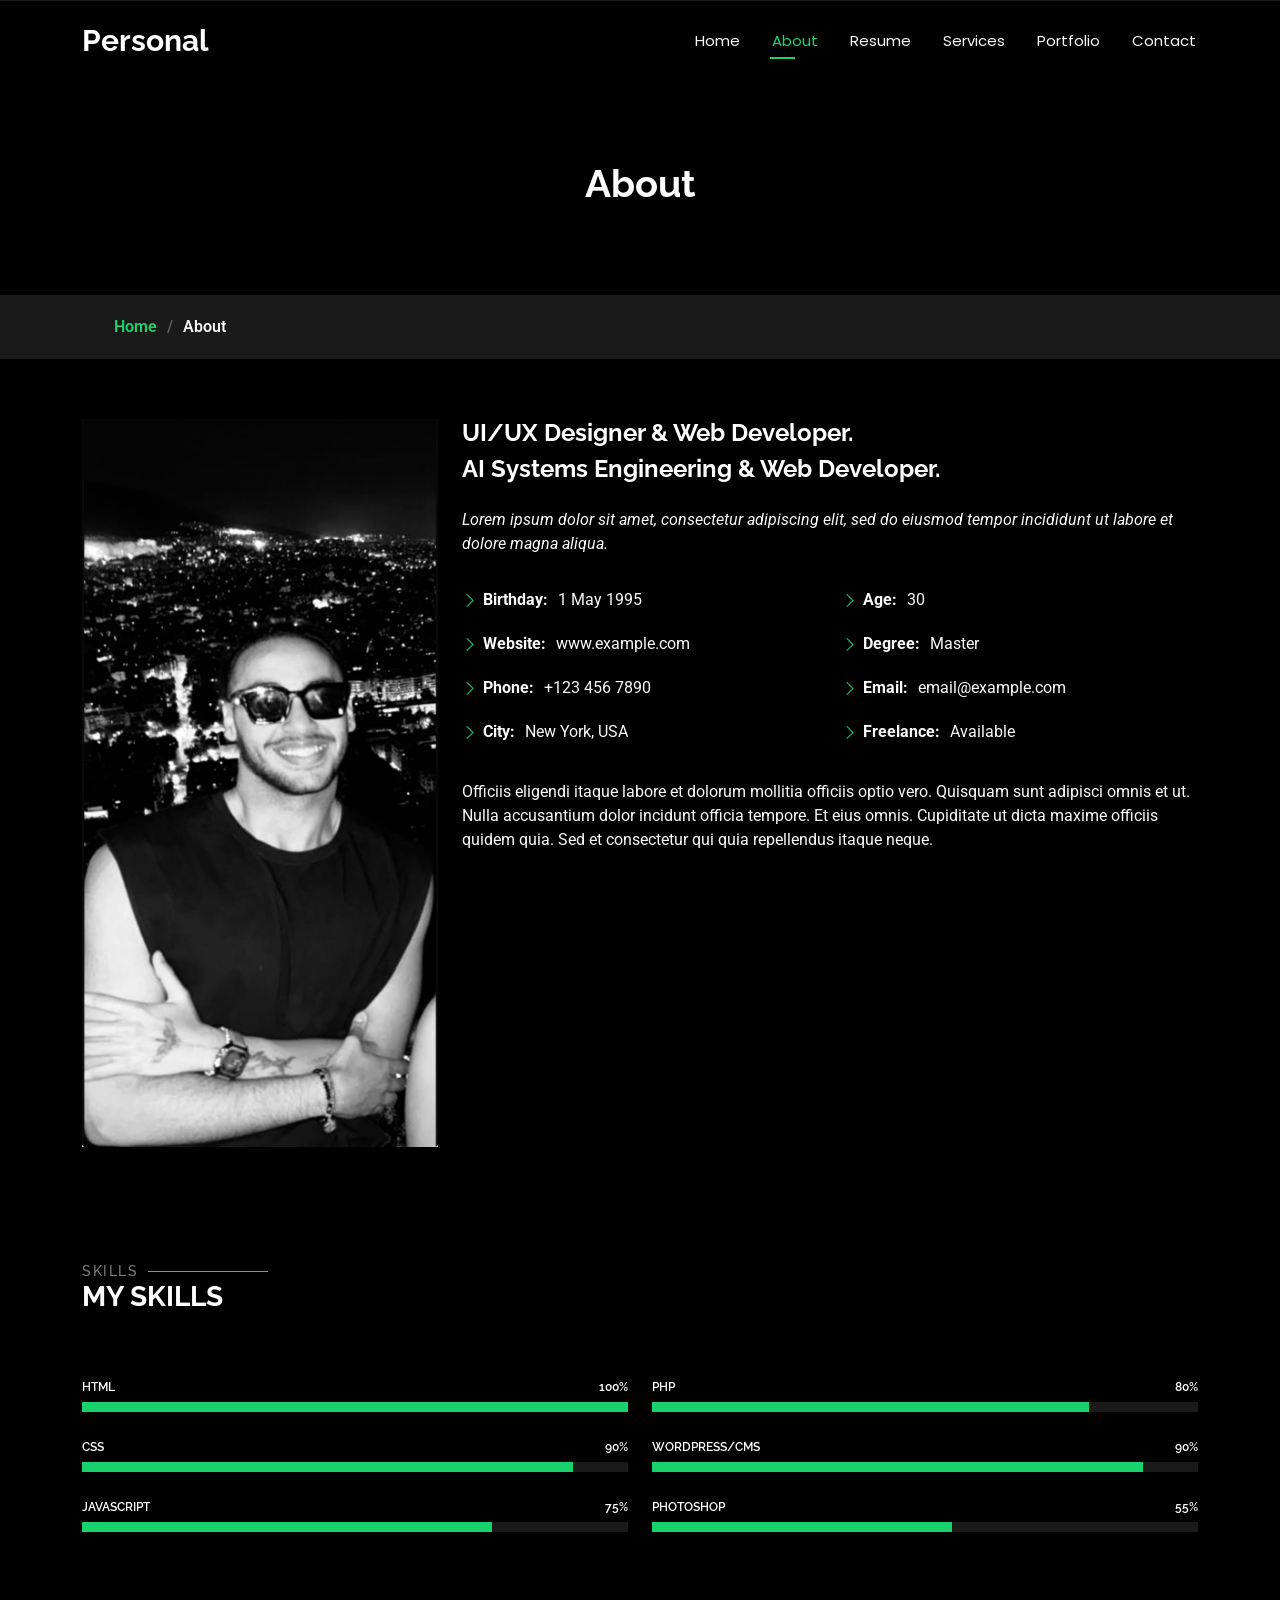
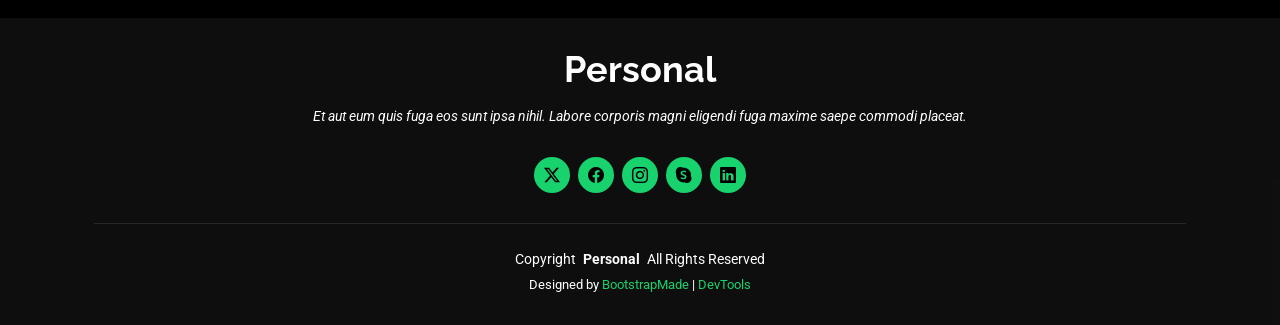
==== about.html @ d4ebcc8c "Update about.html" ====
<!DOCTYPE html>
<html lang="en">

<head>
  <meta charset="utf-8">
  <meta content="width=device-width, initial-scale=1.0" name="viewport">
  <title>About - Personal Bootstrap Template</title>
  <meta name="description" content="">
  <meta name="keywords" content="">

  <!-- Favicons -->
  <link href="assets/img/favicon.png" rel="icon">
  <link href="assets/img/apple-touch-icon.png" rel="apple-touch-icon">

  <!-- Fonts -->
  <link href="https://fonts.googleapis.com" rel="preconnect">
  <link href="https://fonts.gstatic.com" rel="preconnect" crossorigin>
  <link href="https://fonts.googleapis.com/css2?family=Roboto:ital,wght@0,100;0,300;0,400;0,500;0,700;0,900;1,100;1,300;1,400;1,500;1,700;1,900&family=Poppins:ital,wght@0,100;0,200;0,300;0,400;0,500;0,600;0,700;0,800;0,900;1,100;1,200;1,300;1,400;1,500;1,600;1,700;1,800;1,900&family=Raleway:ital,wght@0,100;0,200;0,300;0,400;0,500;0,600;0,700;0,800;0,900;1,100;1,200;1,300;1,400;1,500;1,600;1,700;1,800;1,900&display=swap" rel="stylesheet">

  <!-- Vendor CSS Files -->
  <link href="assets/vendor/bootstrap/css/bootstrap.min.css" rel="stylesheet">
  <link href="assets/vendor/bootstrap-icons/bootstrap-icons.css" rel="stylesheet">
  <link href="assets/vendor/aos/aos.css" rel="stylesheet">
  <link href="assets/vendor/swiper/swiper-bundle.min.css" rel="stylesheet">
  <link href="assets/vendor/glightbox/css/glightbox.min.css" rel="stylesheet">

  <!-- Main CSS File -->
  <link href="assets/css/main.css" rel="stylesheet">

  <!-- =======================================================
  * Template Name: Personal
  * Template URL: https://bootstrapmade.com/personal-free-resume-bootstrap-template/
  * Updated: Mar 05 2025 with Bootstrap v5.3.3
  * Author: BootstrapMade.com
  * License: https://bootstrapmade.com/license/
  ======================================================== -->
</head>

<body class="about-page">

  <header id="header" class="header d-flex align-items-center fixed-top">
    <div class="container-fluid container-xl position-relative d-flex align-items-center justify-content-between">

      <a href="index.html" class="logo d-flex align-items-center">
        <!-- Uncomment the line below if you also wish to use an image logo -->
        <!-- <img src="assets/img/logo.webp" alt=""> -->
        <h1 class="sitename">Personal</h1>
      </a>

      <nav id="navmenu" class="navmenu">
        <ul>
          <li><a href="index.html">Home</a></li>
          <li><a href="about.html" class="active">About</a></li>
          <li><a href="resume.html">Resume</a></li>
          <li><a href="services.html">Services</a></li>
          <li><a href="portfolio.html">Portfolio</a></li>
          <li><a href="contact.html">Contact</a></li>
        </ul>
        <i class="mobile-nav-toggle d-xl-none bi bi-list"></i>
      </nav>

    </div>
  </header>

  <main class="main">

    <!-- Page Title -->
    <div class="page-title" data-aos="fade">
      <div class="heading">
        <div class="container">
          <div class="row d-flex justify-content-center text-center">
            <div class="col-lg-8">
              <h1>About</h1>
            </div>
          </div>
        </div>
      </div>
      <nav class="breadcrumbs">
        <div class="container">
          <ol>
            <li><a href="index.html">Home</a></li>
            <li class="current">About</li>
          </ol>
        </div>
      </nav>
    </div><!-- End Page Title -->

    <!-- About Section -->
    <section id="about" class="about section">

      <div class="container" data-aos="fade-up" data-aos-delay="100">

        <div class="row gy-4 justify-content-center">
          <div class="col-lg-4">
            <img src="assets/img/profile-img.jpg" class="img-fluid" alt="">
          </div>
          <div class="col-lg-8 content">
            <h2>UI/UX Designer &amp; Web Developer.</h2>
            <h2>AI Systems Engineering &amp; Web Developer.</h2>
            <p class="fst-italic py-3">
              Lorem ipsum dolor sit amet, consectetur adipiscing elit, sed do eiusmod tempor incididunt ut labore et dolore
              magna aliqua.
            </p>
            <div class="row">
              <div class="col-lg-6">
                <ul>
                  <li><i class="bi bi-chevron-right"></i> <strong>Birthday:</strong> <span>1 May 1995</span></li>
                  <li><i class="bi bi-chevron-right"></i> <strong>Website:</strong> <span>www.example.com</span></li>
                  <li><i class="bi bi-chevron-right"></i> <strong>Phone:</strong> <span>+123 456 7890</span></li>
                  <li><i class="bi bi-chevron-right"></i> <strong>City:</strong> <span>New York, USA</span></li>
                </ul>
              </div>
              <div class="col-lg-6">
                <ul>
                  <li><i class="bi bi-chevron-right"></i> <strong>Age:</strong> <span>30</span></li>
                  <li><i class="bi bi-chevron-right"></i> <strong>Degree:</strong> <span>Master</span></li>
                  <li><i class="bi bi-chevron-right"></i> <strong>Email:</strong> <span>email@example.com</span></li>
                  <li><i class="bi bi-chevron-right"></i> <strong>Freelance:</strong> <span>Available</span></li>
                </ul>
              </div>
            </div>
            <p class="py-3">
              Officiis eligendi itaque labore et dolorum mollitia officiis optio vero. Quisquam sunt adipisci omnis et ut. Nulla accusantium dolor incidunt officia tempore. Et eius omnis.
              Cupiditate ut dicta maxime officiis quidem quia. Sed et consectetur qui quia repellendus itaque neque.
            </p>
          </div>
        </div>

      </div>

    </section><!-- /About Section -->

    <!-- Skills Section -->
    <section id="skills" class="skills section">

      <!-- Section Title -->
      <div class="container section-title" data-aos="fade-up">
        <h2>Skills</h2>
        <div><span>My</span> <span class="description-title">Skills</span></div>
      </div><!-- End Section Title -->

      <div class="container" data-aos="fade-up" data-aos-delay="100">

        <div class="row skills-content skills-animation">

          <div class="col-lg-6">

            <div class="progress">
              <span class="skill"><span>HTML</span> <i class="val">100%</i></span>
              <div class="progress-bar-wrap">
                <div class="progress-bar" role="progressbar" aria-valuenow="100" aria-valuemin="0" aria-valuemax="100"></div>
              </div>
            </div><!-- End Skills Item -->

            <div class="progress">
              <span class="skill"><span>CSS</span> <i class="val">90%</i></span>
              <div class="progress-bar-wrap">
                <div class="progress-bar" role="progressbar" aria-valuenow="90" aria-valuemin="0" aria-valuemax="100"></div>
              </div>
            </div><!-- End Skills Item -->

            <div class="progress">
              <span class="skill"><span>JavaScript</span> <i class="val">75%</i></span>
              <div class="progress-bar-wrap">
                <div class="progress-bar" role="progressbar" aria-valuenow="75" aria-valuemin="0" aria-valuemax="100"></div>
              </div>
            </div><!-- End Skills Item -->

          </div>

          <div class="col-lg-6">

            <div class="progress">
              <span class="skill"><span>PHP</span> <i class="val">80%</i></span>
              <div class="progress-bar-wrap">
                <div class="progress-bar" role="progressbar" aria-valuenow="80" aria-valuemin="0" aria-valuemax="100"></div>
              </div>
            </div><!-- End Skills Item -->

            <div class="progress">
              <span class="skill"><span>WordPress/CMS</span> <i class="val">90%</i></span>
              <div class="progress-bar-wrap">
                <div class="progress-bar" role="progressbar" aria-valuenow="90" aria-valuemin="0" aria-valuemax="100"></div>
              </div>
            </div><!-- End Skills Item -->

            <div class="progress">
              <span class="skill"><span>Photoshop</span> <i class="val">55%</i></span>
              <div class="progress-bar-wrap">
                <div class="progress-bar" role="progressbar" aria-valuenow="55" aria-valuemin="0" aria-valuemax="100"></div>
              </div>
            </div><!-- End Skills Item -->

          </div>

        </div>

      </div>

    </section><!-- /Skills Section -->

  </main>

  <footer id="footer" class="footer dark-background">
    <div class="container">
      <h3 class="sitename">Personal</h3>
      <p>Et aut eum quis fuga eos sunt ipsa nihil. Labore corporis magni eligendi fuga maxime saepe commodi placeat.</p>
      <div class="social-links d-flex justify-content-center">
        <a href=""><i class="bi bi-twitter-x"></i></a>
        <a href=""><i class="bi bi-facebook"></i></a>
        <a href=""><i class="bi bi-instagram"></i></a>
        <a href=""><i class="bi bi-skype"></i></a>
        <a href=""><i class="bi bi-linkedin"></i></a>
      </div>
      <div class="container">
        <div class="copyright">
          <span>Copyright</span> <strong class="px-1 sitename">Personal</strong> <span>All Rights Reserved</span>
        </div>
        <div class="credits">
          <!-- All the links in the footer should remain intact. -->
          <!-- You can delete the links only if you've purchased the pro version. -->
          <!-- Licensing information: https://bootstrapmade.com/license/ -->
          <!-- Purchase the pro version with working PHP/AJAX contact form: [buy-url] -->
          Designed by <a href="https://bootstrapmade.com/">BootstrapMade</a> | <a href="https://bootstrapmade.com/tools/">DevTools</a>
        </div>
      </div>
    </div>
  </footer>

  <!-- Scroll Top -->
  <a href="#" id="scroll-top" class="scroll-top d-flex align-items-center justify-content-center"><i class="bi bi-arrow-up-short"></i></a>

  <!-- Preloader -->
  <div id="preloader"></div>

  <!-- Vendor JS Files -->
  <script src="assets/vendor/bootstrap/js/bootstrap.bundle.min.js"></script>
  <script src="assets/vendor/php-email-form/validate.js"></script>
  <script src="assets/vendor/aos/aos.js"></script>
  <script src="assets/vendor/typed.js/typed.umd.js"></script>
  <script src="assets/vendor/purecounter/purecounter_vanilla.js"></script>
  <script src="assets/vendor/waypoints/noframework.waypoints.js"></script>
  <script src="assets/vendor/swiper/swiper-bundle.min.js"></script>
  <script src="assets/vendor/glightbox/js/glightbox.min.js"></script>
  <script src="assets/vendor/imagesloaded/imagesloaded.pkgd.min.js"></script>
  <script src="assets/vendor/isotope-layout/isotope.pkgd.min.js"></script>

  <!-- Main JS File -->
  <script src="assets/js/main.js"></script>

</body>

</html>
---- assets/css/main.css ----
/**
* Template Name: Personal
* Template URL: https://bootstrapmade.com/personal-free-resume-bootstrap-template/
* Updated: Mar 05 2025 with Bootstrap v5.3.3
* Author: BootstrapMade.com
* License: https://bootstrapmade.com/license/
*/

/*--------------------------------------------------------------
# Font & Color Variables
# Help: https://bootstrapmade.com/color-system/
--------------------------------------------------------------*/
/* Fonts */
:root {
  --default-font: "Roboto",  system-ui, -apple-system, "Segoe UI", Roboto, "Helvetica Neue", Arial, "Noto Sans", "Liberation Sans", sans-serif, "Apple Color Emoji", "Segoe UI Emoji", "Segoe UI Symbol", "Noto Color Emoji";
  --heading-font: "Raleway",  sans-serif;
  --nav-font: "Poppins",  sans-serif;
}

/* Global Colors - The following color variables are used throughout the website. Updating them here will change the color scheme of the entire website */
:root { 
  --background-color: #000000; /* Background color for the entire website, including individual sections */
  --default-color: #fafafa; /* Default color used for the majority of the text content across the entire website */
  --heading-color: #ffffff; /* Color for headings, subheadings and title throughout the website */
  --accent-color: #18d26e; /* Accent color that represents your brand on the website. It's used for buttons, links, and other elements that need to stand out */
  --surface-color: #1a1a1a; /* The surface color is used as a background of boxed elements within sections, such as cards, icon boxes, or other elements that require a visual separation from the global background. */
  --contrast-color: #000000; /* Contrast color for text, ensuring readability against backgrounds of accent, heading, or default colors. */
}

/* Nav Menu Colors - The following color variables are used specifically for the navigation menu. They are separate from the global colors to allow for more customization options */
:root {
  --nav-color: #fafafa;  /* The default color of the main navmenu links */
  --nav-hover-color: #18d26e; /* Applied to main navmenu links when they are hovered over or active */
  --nav-mobile-background-color: #1a1a1a; /* Used as the background color for mobile navigation menu */
  --nav-dropdown-background-color: #1a1a1a; /* Used as the background color for dropdown items that appear when hovering over primary navigation items */
  --nav-dropdown-color: #fafafa; /* Used for navigation links of the dropdown items in the navigation menu. */
  --nav-dropdown-hover-color: #18d26e; /* Similar to --nav-hover-color, this color is applied to dropdown navigation links when they are hovered over. */
}

/* Color Presets - These classes override global colors when applied to any section or element, providing reuse of the sam color scheme. */

.light-background {
  --background-color: #1a1a1a;
  --surface-color: #343434;
}

.dark-background {
  --background-color: rgba(15, 15, 15, 0.975);
  --default-color: #ffffff;
  --heading-color: #ffffff;
  --surface-color: #292929f9;
  --contrast-color: #000000;
}

/* Smooth scroll */
:root {
  scroll-behavior: smooth;
}

/*--------------------------------------------------------------
# General Styling & Shared Classes
--------------------------------------------------------------*/
body {
  color: var(--default-color);
  background-color: var(--background-color);
  font-family: var(--default-font);
}

a {
  color: var(--accent-color);
  text-decoration: none;
  transition: 0.3s;
}

a:hover {
  color: color-mix(in srgb, var(--accent-color), transparent 25%);
  text-decoration: none;
}

h1,
h2,
h3,
h4,
h5,
h6 {
  color: var(--heading-color);
  font-family: var(--heading-font);
}

/* PHP Email Form Messages
------------------------------*/
.php-email-form .error-message {
  display: none;
  background: #df1529;
  color: #ffffff;
  text-align: left;
  padding: 15px;
  margin-bottom: 24px;
  font-weight: 600;
}

.php-email-form .sent-message {
  display: none;
  color: #ffffff;
  background: #059652;
  text-align: center;
  padding: 15px;
  margin-bottom: 24px;
  font-weight: 600;
}

.php-email-form .loading {
  display: none;
  background: var(--surface-color);
  text-align: center;
  padding: 15px;
  margin-bottom: 24px;
}

.php-email-form .loading:before {
  content: "";
  display: inline-block;
  border-radius: 50%;
  width: 24px;
  height: 24px;
  margin: 0 10px -6px 0;
  border: 3px solid var(--accent-color);
  border-top-color: var(--surface-color);
  animation: php-email-form-loading 1s linear infinite;
}

@keyframes php-email-form-loading {
  0% {
    transform: rotate(0deg);
  }

  100% {
    transform: rotate(360deg);
  }
}

/*--------------------------------------------------------------
# Global Header
--------------------------------------------------------------*/
.header {
  --background-color: rgba(0, 0, 0, 0);
  color: var(--default-color);
  background-color: var(--background-color);
  padding: 15px 0;
  transition: all 0.5s;
  z-index: 997;
}

.header .logo {
  line-height: 1;
}

.header .logo img {
  max-height: 32px;
  margin-right: 8px;
}

.header .logo h1 {
  font-size: 30px;
  margin: 0;
  font-weight: 700;
  color: var(--heading-color);
}

.scrolled .header {
  box-shadow: 0px 0 18px rgba(0, 0, 0, 0.1);
}

/* Global Header on Scroll
------------------------------*/
.scrolled .header {
  --background-color: rgba(0, 0, 0, 0.8);
}

/*--------------------------------------------------------------
# Navigation Menu
--------------------------------------------------------------*/
/* Desktop Navigation */
@media (min-width: 1200px) {
  .navmenu {
    padding: 0;
  }

  .navmenu ul {
    margin: 0;
    padding: 0;
    display: flex;
    list-style: none;
    align-items: center;
  }

  .navmenu li {
    position: relative;
  }

  .navmenu>ul>li {
    white-space: nowrap;
    padding: 15px 14px;
  }

  .navmenu>ul>li:last-child {
    padding-right: 0;
  }

  .navmenu a,
  .navmenu a:focus {
    color: var(--nav-color);
    font-size: 15px;
    padding: 0 2px;
    font-family: var(--nav-font);
    font-weight: 400;
    display: flex;
    align-items: center;
    justify-content: space-between;
    white-space: nowrap;
    transition: 0.3s;
    position: relative;
  }

  .navmenu a i,
  .navmenu a:focus i {
    font-size: 12px;
    line-height: 0;
    margin-left: 5px;
    transition: 0.3s;
  }

  .navmenu>ul>li>a:before {
    content: "";
    position: absolute;
    height: 2px;
    bottom: -6px;
    left: 0;
    background-color: var(--nav-hover-color);
    visibility: hidden;
    width: 0px;
    transition: all 0.3s ease-in-out 0s;
  }

  .navmenu a:hover:before,
  .navmenu li:hover>a:before,
  .navmenu .active:before {
    visibility: visible;
    width: 25px;
  }

  .navmenu li:hover>a,
  .navmenu .active,
  .navmenu .active:focus {
    color: var(--nav-hover-color);
  }

  .navmenu .dropdown ul {
    margin: 0;
    padding: 10px 0;
    background: var(--nav-dropdown-background-color);
    display: block;
    position: absolute;
    visibility: hidden;
    left: 14px;
    top: 130%;
    opacity: 0;
    transition: 0.3s;
    border-radius: 4px;
    z-index: 99;
    box-shadow: 0px 0px 30px rgba(0, 0, 0, 0.1);
  }

  .navmenu .dropdown ul li {
    min-width: 200px;
  }

  .navmenu .dropdown ul a {
    padding: 10px 20px;
    font-size: 15px;
    text-transform: none;
    color: var(--nav-dropdown-color);
  }

  .navmenu .dropdown ul a i {
    font-size: 12px;
  }

  .navmenu .dropdown ul a:hover,
  .navmenu .dropdown ul .active:hover,
  .navmenu .dropdown ul li:hover>a {
    color: var(--nav-dropdown-hover-color);
  }

  .navmenu .dropdown:hover>ul {
    opacity: 1;
    top: 100%;
    visibility: visible;
  }

  .navmenu .dropdown .dropdown ul {
    top: 0;
    left: -90%;
    visibility: hidden;
  }

  .navmenu .dropdown .dropdown:hover>ul {
    opacity: 1;
    top: 0;
    left: -100%;
    visibility: visible;
  }
}

/* Mobile Navigation */
@media (max-width: 1199px) {
  .mobile-nav-toggle {
    color: var(--nav-color);
    font-size: 28px;
    line-height: 0;
    margin-right: 10px;
    cursor: pointer;
    transition: color 0.3s;
  }

  .navmenu {
    padding: 0;
    z-index: 9997;
  }

  .navmenu ul {
    display: none;
    list-style: none;
    position: absolute;
    inset: 60px 20px 20px 20px;
    padding: 10px 0;
    margin: 0;
    border-radius: 6px;
    background-color: var(--nav-mobile-background-color);
    border: 1px solid color-mix(in srgb, var(--default-color), transparent 90%);
    box-shadow: none;
    overflow-y: auto;
    transition: 0.3s;
    z-index: 9998;
  }

  .navmenu a,
  .navmenu a:focus {
    color: var(--nav-dropdown-color);
    padding: 10px 20px;
    font-family: var(--nav-font);
    font-size: 17px;
    font-weight: 500;
    display: flex;
    align-items: center;
    justify-content: space-between;
    white-space: nowrap;
    transition: 0.3s;
  }

  .navmenu a i,
  .navmenu a:focus i {
    font-size: 12px;
    line-height: 0;
    margin-left: 5px;
    width: 30px;
    height: 30px;
    display: flex;
    align-items: center;
    justify-content: center;
    border-radius: 50%;
    transition: 0.3s;
    background-color: color-mix(in srgb, var(--accent-color), transparent 90%);
  }

  .navmenu a i:hover,
  .navmenu a:focus i:hover {
    background-color: var(--accent-color);
    color: var(--contrast-color);
  }

  .navmenu a:hover,
  .navmenu .active,
  .navmenu .active:focus {
    color: var(--nav-dropdown-hover-color);
  }

  .navmenu .active i,
  .navmenu .active:focus i {
    background-color: var(--accent-color);
    color: var(--contrast-color);
    transform: rotate(180deg);
  }

  .navmenu .dropdown ul {
    position: static;
    display: none;
    z-index: 99;
    padding: 10px 0;
    margin: 10px 20px;
    background-color: var(--nav-dropdown-background-color);
    transition: all 0.5s ease-in-out;
  }

  .navmenu .dropdown ul ul {
    background-color: rgba(33, 37, 41, 0.1);
  }

  .navmenu .dropdown>.dropdown-active {
    display: block;
    background-color: rgba(33, 37, 41, 0.03);
  }

  .mobile-nav-active {
    overflow: hidden;
  }

  .mobile-nav-active .mobile-nav-toggle {
    color: #fff;
    position: absolute;
    font-size: 32px;
    top: 15px;
    right: 15px;
    margin-right: 0;
    z-index: 9999;
  }

  .mobile-nav-active .navmenu {
    position: fixed;
    overflow: hidden;
    inset: 0;
    background: rgba(33, 37, 41, 0.8);
    transition: 0.3s;
  }

  .mobile-nav-active .navmenu>ul {
    display: block;
  }
}

/*--------------------------------------------------------------
# Global Footer
--------------------------------------------------------------*/
.footer {
  color: var(--default-color);
  background-color: var(--background-color);
  font-size: 14px;
  text-align: center;
  padding: 30px 0;
  position: relative;
}

.footer h3 {
  font-size: 36px;
  font-weight: 700;
  position: relative;
  padding: 0;
  margin: 0 0 15px 0;
}

.footer p {
  font-size: 15;
  font-style: italic;
  padding: 0;
  margin: 0 0 30px 0;
}

.footer .social-links {
  margin: 0 0 30px 0;
}

.footer .social-links a {
  font-size: 16px;
  display: flex;
  align-items: center;
  justify-content: center;
  background: var(--accent-color);
  color: var(--contrast-color);
  line-height: 1;
  margin: 0 4px;
  border-radius: 50%;
  text-align: center;
  width: 36px;
  height: 36px;
  transition: 0.3s;
}

.footer .social-links a:hover {
  background: color-mix(in srgb, var(--accent-color), transparent 20%);
  text-decoration: none;
}

.footer .copyright {
  padding-top: 25px;
  border-top: 1px solid color-mix(in srgb, var(--default-color), transparent 90%);
}

.footer .credits {
  font-size: 13px;
  padding-top: 5px;
}

/*--------------------------------------------------------------
# Preloader
--------------------------------------------------------------*/
#preloader {
  position: fixed;
  inset: 0;
  z-index: 999999;
  overflow: hidden;
  background: var(--background-color);
  transition: all 0.6s ease-out;
}

#preloader:before {
  content: "";
  position: fixed;
  top: calc(50% - 30px);
  left: calc(50% - 30px);
  border: 6px solid #ffffff;
  border-color: var(--accent-color) transparent var(--accent-color) transparent;
  border-radius: 50%;
  width: 60px;
  height: 60px;
  animation: animate-preloader 1.5s linear infinite;
}

@keyframes animate-preloader {
  0% {
    transform: rotate(0deg);
  }

  100% {
    transform: rotate(360deg);
  }
}

/*--------------------------------------------------------------
# Scroll Top Button
--------------------------------------------------------------*/
.scroll-top {
  position: fixed;
  visibility: hidden;
  opacity: 0;
  right: 15px;
  bottom: -15px;
  z-index: 99999;
  background-color: var(--accent-color);
  width: 44px;
  height: 44px;
  border-radius: 50px;
  transition: all 0.4s;
}

.scroll-top i {
  font-size: 24px;
  color: var(--contrast-color);
  line-height: 0;
}

.scroll-top:hover {
  background-color: color-mix(in srgb, var(--accent-color), transparent 20%);
  color: var(--contrast-color);
}

.scroll-top.active {
  visibility: visible;
  opacity: 1;
  bottom: 15px;
}

/*--------------------------------------------------------------
# Disable aos animation delay on mobile devices
--------------------------------------------------------------*/
@media screen and (max-width: 768px) {
  [data-aos-delay] {
    transition-delay: 0 !important;
  }
}

/*--------------------------------------------------------------
# Global Page Titles & Breadcrumbs
--------------------------------------------------------------*/
.page-title {
  color: var(--default-color);
  background-color: var(--background-color);
  position: relative;
}

.page-title .heading {
  padding: 160px 0 80px 0;
  border-top: 1px solid color-mix(in srgb, var(--default-color), transparent 90%);
}

.page-title .heading h1 {
  font-size: 38px;
  font-weight: 700;
}

.page-title nav {
  background-color: color-mix(in srgb, var(--default-color), transparent 90%);
  padding: 20px 0;
}

.page-title nav ol {
  display: flex;
  flex-wrap: wrap;
  list-style: none;
  margin: 0;
  font-size: 16px;
  font-weight: 600;
}

.page-title nav ol li+li {
  padding-left: 10px;
}

.page-title nav ol li+li::before {
  content: "/";
  display: inline-block;
  padding-right: 10px;
  color: color-mix(in srgb, var(--default-color), transparent 70%);
}

/*--------------------------------------------------------------
# Global Sections
--------------------------------------------------------------*/
section,
.section {
  color: var(--default-color);
  background-color: var(--background-color);
  padding: 60px 0;
  scroll-margin-top: 100px;
  overflow: clip;
}

@media (max-width: 1199px) {

  section,
  .section {
    scroll-margin-top: 66px;
  }
}

/*--------------------------------------------------------------
# Global Section Titles
--------------------------------------------------------------*/
.section-title {
  padding-bottom: 60px;
  position: relative;
}

.section-title h2 {
  font-size: 14px;
  font-weight: 500;
  padding: 0;
  line-height: 1px;
  margin: 0;
  letter-spacing: 1.5px;
  text-transform: uppercase;
  color: color-mix(in srgb, var(--default-color), transparent 50%);
  position: relative;
}

.section-title h2::after {
  content: "";
  width: 120px;
  height: 1px;
  display: inline-block;
  background: var(--accent-color);
  margin: 4px 10px;
}

.section-title div {
  color: var(--heading-color);
  margin: 0;
  margin: 0;
  font-size: 28px;
  font-weight: 700;
  text-transform: uppercase;
  font-family: var(--heading-font);
}

/*--------------------------------------------------------------
# Hero Section
--------------------------------------------------------------*/
.hero {
  width: 100%;
  min-height: 50vh;
  position: relative;
  padding: 80px 0;
  display: flex;
  align-items: center;
  justify-content: center;
}

.hero img {
  position: absolute;
  inset: 0;
  display: block;
  width: 100%;
  height: 100%;
  object-fit: cover;
  z-index: 1;
}

.hero .container {
  position: relative;
  z-index: 3;
}

.hero h2 {
  margin: 0;
  font-size: 64px;
  font-weight: 700;
}

.hero p {
  margin: 5px 0 0 0;
  font-size: 26px;
}

.hero p span {
  letter-spacing: 1px;
  border-bottom: 2px solid var(--accent-color);
}

.hero .social-links {
  margin-top: 25px;
}

.hero .social-links a {
  background-color: color-mix(in srgb, var(--default-color), transparent 90%);
  color: var(--default-color);
  font-size: 14px;
  width: 40px;
  height: 40px;
  border-radius: 50px;
  display: inline-flex;
  align-items: center;
  justify-content: center;
  margin-right: 20px;
  transition: 0.3s;
}

.hero .social-links a:hover {
  background-color: var(--accent-color);
}

@media (max-width: 768px) {
  .hero h2 {
    font-size: 32px;
  }

  .hero p {
    font-size: 20px;
  }
}

/*--------------------------------------------------------------
# About Section
--------------------------------------------------------------*/
.about .content h2 {
  font-weight: 700;
  font-size: 24px;
}

.about .content ul {
  list-style: none;
  padding: 0;
}

.about .content ul li {
  margin-bottom: 20px;
  display: flex;
  align-items: center;
}

.about .content ul strong {
  margin-right: 10px;
}

.about .content ul i {
  font-size: 16px;
  margin-right: 5px;
  color: var(--accent-color);
  line-height: 0;
}

/*--------------------------------------------------------------
# Stats Section
--------------------------------------------------------------*/
.stats i {
  background-color: var(--surface-color);
  color: var(--accent-color);
  box-shadow: 0px 2px 25px rgba(0, 0, 0, 0.1);
  width: 54px;
  height: 54px;
  font-size: 24px;
  border-radius: 50px;
  border: 2px solid var(--background-color);
  display: inline-flex;
  align-items: center;
  justify-content: center;
  position: relative;
  z-index: 1;
}

.stats .stats-item {
  background-color: var(--surface-color);
  margin-top: -27px;
  padding: 30px 30px 25px 30px;
  width: 100%;
  position: relative;
  text-align: center;
  box-shadow: 0px 2px 35px rgba(0, 0, 0, 0.1);
  border-radius: 4px;
  z-index: 0;
}

.stats .stats-item span {
  font-size: 36px;
  display: block;
  font-weight: 700;
  color: color-mix(in srgb, var(--default-color), transparent 20%);
}

.stats .stats-item p {
  padding: 0;
  margin: 0;
  font-family: var(--heading-font);
  font-size: 16px;
}

/*--------------------------------------------------------------
# Skills Section
--------------------------------------------------------------*/
.skills .progress {
  height: 60px;
  display: block;
  background: none;
  border-radius: 0;
}

.skills .progress .skill {
  color: var(--heading-color);
  padding: 0;
  margin: 0 0 6px 0;
  text-transform: uppercase;
  display: block;
  font-weight: 600;
  font-family: var(--heading-font);
}

.skills .progress .skill .val {
  float: right;
  font-style: normal;
}

.skills .progress-bar-wrap {
  background: color-mix(in srgb, var(--default-color), transparent 90%);
  height: 10px;
}

.skills .progress-bar {
  width: 1px;
  height: 10px;
  transition: 0.9s;
  background-color: var(--accent-color);
}

/*--------------------------------------------------------------
# Interests Section
--------------------------------------------------------------*/
.interests .features-item {
  background-color: var(--surface-color);
  display: flex;
  align-items: center;
  padding: 20px;
  transition: 0.3s;
  border: 1px solid color-mix(in srgb, var(--default-color), transparent 90%);
  position: relative;
}

.interests .features-item i {
  font-size: 32px;
  padding-right: 10px;
  line-height: 0;
}

.interests .features-item h3 {
  font-weight: 700;
  margin: 0;
  padding: 0;
  line-height: 1;
  font-size: 16px;
}

.interests .features-item h3 a {
  color: var(--heading-color);
  transition: 0.3s;
}

.interests .features-item:hover {
  border-color: var(--accent-color);
}

.interests .features-item:hover h3 a {
  color: var(--accent-color);
}

/*--------------------------------------------------------------
# Testimonials Section
--------------------------------------------------------------*/
.testimonials .testimonials-carousel,
.testimonials .testimonials-slider {
  overflow: hidden;
}

.testimonials .testimonial-item {
  box-sizing: content-box;
  min-height: 320px;
}

.testimonials .testimonial-item .testimonial-img {
  width: 90px;
  border-radius: 50%;
  margin: -40px 0 0 40px;
  position: relative;
  z-index: 2;
  border: 6px solid var(--background-color);
}

.testimonials .testimonial-item h3 {
  font-size: 18px;
  font-weight: bold;
  margin: 10px 0 5px 45px;
}

.testimonials .testimonial-item h4 {
  font-size: 14px;
  color: color-mix(in srgb, var(--default-color), transparent 20%);
  margin: 0 0 0 45px;
}

.testimonials .testimonial-item .quote-icon-left,
.testimonials .testimonial-item .quote-icon-right {
  color: color-mix(in srgb, var(--accent-color), transparent 50%);
  font-size: 26px;
  line-height: 0;
}

.testimonials .testimonial-item .quote-icon-left {
  display: inline-block;
  left: -5px;
  position: relative;
}

.testimonials .testimonial-item .quote-icon-right {
  display: inline-block;
  right: -5px;
  position: relative;
  top: 10px;
  transform: scale(-1, -1);
}

.testimonials .testimonial-item p {
  font-style: italic;
  margin: 0 15px 0 15px;
  padding: 20px 20px 60px 20px;
  background: var(--surface-color);
  border-radius: 6px;
  position: relative;
  z-index: 1;
}

.testimonials .swiper-wrapper {
  height: auto;
}

.testimonials .swiper-pagination {
  margin-top: 20px;
  position: relative;
}

.testimonials .swiper-pagination .swiper-pagination-bullet {
  width: 12px;
  height: 12px;
  background-color: var(--background-color);
  opacity: 1;
  border: 1px solid var(--accent-color);
}

.testimonials .swiper-pagination .swiper-pagination-bullet-active {
  background-color: var(--accent-color);
}

/*--------------------------------------------------------------
# Resume Section
--------------------------------------------------------------*/
.resume .resume-title {
  color: var(--heading-color);
  font-size: 26px;
  font-weight: 700;
  margin-top: 20px;
  margin-bottom: 20px;
}

.resume .resume-item {
  padding: 0 0 20px 20px;
  margin-top: -2px;
  border-left: 2px solid var(--accent-color);
  position: relative;
}

.resume .resume-item h4 {
  line-height: 18px;
  font-size: 18px;
  font-weight: 600;
  text-transform: uppercase;
  color: color-mix(in srgb, var(--default-color), transparent 20%);
  margin-bottom: 10px;
}

.resume .resume-item h5 {
  font-size: 16px;
  padding: 5px 15px;
  display: inline-block;
  font-weight: 600;
  margin-bottom: 10px;
}

.resume .resume-item ul {
  padding-left: 20px;
}

.resume .resume-item ul li {
  padding-bottom: 10px;
}

.resume .resume-item:last-child {
  padding-bottom: 0;
}

.resume .resume-item::before {
  content: "";
  position: absolute;
  width: 16px;
  height: 16px;
  border-radius: 50px;
  left: -9px;
  top: 0;
  background: var(--background-color);
  border: 2px solid var(--accent-color);
}

/*--------------------------------------------------------------
# Services Section
--------------------------------------------------------------*/
.services .service-item {
  background-color: var(--surface-color);
  text-align: center;
  padding: 80px 20px;
  transition: all ease-in-out 0.3s;
  height: 100%;
}

.services .service-item .icon {
  margin: 0 auto;
  width: 64px;
  height: 64px;
  background: var(--accent-color);
  border-radius: 4px;
  display: flex;
  align-items: center;
  justify-content: center;
  margin-bottom: 20px;
  transition: 0.3s;
  transform-style: preserve-3d;
}

.services .service-item .icon i {
  color: var(--contrast-color);
  font-size: 28px;
  transition: ease-in-out 0.3s;
}

.services .service-item .icon::before {
  position: absolute;
  content: "";
  left: -8px;
  top: -8px;
  height: 100%;
  width: 100%;
  background: color-mix(in srgb, var(--accent-color), transparent 80%);
  border-radius: 5px;
  transition: all 0.3s ease-out 0s;
  transform: translateZ(-1px);
}

.services .service-item h3 {
  font-weight: 700;
  margin: 10px 0 15px 0;
  font-size: 22px;
}

.services .service-item p {
  line-height: 24px;
  font-size: 14px;
  margin-bottom: 0;
}

.services .service-item:hover {
  background: var(--accent-color);
  border-color: var(--accent-color);
}

.services .service-item:hover .icon {
  background: var(--surface-color);
}

.services .service-item:hover .icon i {
  color: var(--accent-color);
}

.services .service-item:hover .icon::before {
  background: color-mix(in srgb, var(--background-color), transparent 70%);
}

.services .service-item:hover h3,
.services .service-item:hover p {
  color: var(--contrast-color);
}

/*--------------------------------------------------------------
# Service Details Section
--------------------------------------------------------------*/
.service-details .services-list {
  background-color: var(--surface-color);
  padding: 10px 30px;
  border: 1px solid color-mix(in srgb, var(--default-color), transparent 90%);
  margin-bottom: 20px;
}

.service-details .services-list a {
  display: block;
  line-height: 1;
  padding: 8px 0 8px 15px;
  border-left: 3px solid color-mix(in srgb, var(--default-color), transparent 70%);
  margin: 20px 0;
  color: color-mix(in srgb, var(--default-color), transparent 20%);
  transition: 0.3s;
}

.service-details .services-list a.active {
  color: var(--heading-color);
  font-weight: 700;
  border-color: var(--accent-color);
}

.service-details .services-list a:hover {
  border-color: var(--accent-color);
}

.service-details .services-img {
  margin-bottom: 20px;
}

.service-details h3 {
  font-size: 26px;
  font-weight: 700;
}

.service-details h4 {
  font-size: 20px;
  font-weight: 700;
}

.service-details p {
  font-size: 15px;
}

.service-details ul {
  list-style: none;
  padding: 0;
  font-size: 15px;
}

.service-details ul li {
  padding: 5px 0;
  display: flex;
  align-items: center;
}

.service-details ul i {
  font-size: 20px;
  margin-right: 8px;
  color: var(--accent-color);
}

/*--------------------------------------------------------------
# Portfolio Section
--------------------------------------------------------------*/
.portfolio .portfolio-filters {
  padding: 0;
  margin: 0 auto 20px auto;
  list-style: none;
  text-align: center;
}

.portfolio .portfolio-filters li {
  cursor: pointer;
  display: inline-block;
  padding: 0;
  font-size: 18px;
  font-weight: 500;
  margin: 0 10px;
  line-height: 1;
  margin-bottom: 5px;
  transition: all 0.3s ease-in-out;
}

.portfolio .portfolio-filters li:hover,
.portfolio .portfolio-filters li.filter-active {
  color: var(--accent-color);
}

.portfolio .portfolio-filters li:first-child {
  margin-left: 0;
}

.portfolio .portfolio-filters li:last-child {
  margin-right: 0;
}

@media (max-width: 575px) {
  .portfolio .portfolio-filters li {
    font-size: 14px;
    margin: 0 5px;
  }
}

.portfolio .portfolio-content {
  position: relative;
  overflow: hidden;
}

.portfolio .portfolio-content img {
  transition: 0.3s;
}

.portfolio .portfolio-content .portfolio-info {
  opacity: 0;
  position: absolute;
  inset: 0;
  z-index: 3;
  transition: all ease-in-out 0.3s;
  background: rgba(0, 0, 0, 0.6);
  padding: 15px;
}

.portfolio .portfolio-content .portfolio-info h4 {
  font-size: 14px;
  padding: 5px 10px;
  font-weight: 400;
  color: #ffffff;
  display: inline-block;
  background-color: var(--accent-color);
}

.portfolio .portfolio-content .portfolio-info p {
  position: absolute;
  bottom: 10px;
  text-align: center;
  display: inline-block;
  left: 0;
  right: 0;
  font-size: 16px;
  font-weight: 600;
  color: rgba(255, 255, 255, 0.8);
}

.portfolio .portfolio-content .portfolio-info .preview-link,
.portfolio .portfolio-content .portfolio-info .details-link {
  position: absolute;
  left: calc(50% - 40px);
  font-size: 26px;
  top: calc(50% - 14px);
  color: #fff;
  transition: 0.3s;
  line-height: 1.2;
}

.portfolio .portfolio-content .portfolio-info .preview-link:hover,
.portfolio .portfolio-content .portfolio-info .details-link:hover {
  color: var(--accent-color);
}

.portfolio .portfolio-content .portfolio-info .details-link {
  left: 50%;
  font-size: 34px;
  line-height: 0;
}

.portfolio .portfolio-content:hover .portfolio-info {
  opacity: 1;
}

.portfolio .portfolio-content:hover img {
  transform: scale(1.1);
}

/*--------------------------------------------------------------
# Portfolio Details Section
--------------------------------------------------------------*/
.portfolio-details .portfolio-details-slider img {
  width: 100%;
}

.portfolio-details .portfolio-details-slider .swiper-pagination {
  margin-top: 20px;
  position: relative;
}

.portfolio-details .portfolio-details-slider .swiper-pagination .swiper-pagination-bullet {
  width: 12px;
  height: 12px;
  background-color: color-mix(in srgb, var(--default-color), transparent 85%);
  opacity: 1;
}

.portfolio-details .portfolio-details-slider .swiper-pagination .swiper-pagination-bullet-active {
  background-color: var(--accent-color);
}

.portfolio-details .portfolio-info {
  background-color: var(--surface-color);
  padding: 30px;
  box-shadow: 0px 0 30px rgba(0, 0, 0, 0.1);
}

.portfolio-details .portfolio-info h3 {
  font-size: 22px;
  font-weight: 700;
  margin-bottom: 20px;
  padding-bottom: 20px;
  border-bottom: 1px solid color-mix(in srgb, var(--default-color), transparent 85%);
}

.portfolio-details .portfolio-info ul {
  list-style: none;
  padding: 0;
  font-size: 15px;
}

.portfolio-details .portfolio-info ul li+li {
  margin-top: 10px;
}

.portfolio-details .portfolio-description {
  padding-top: 30px;
}

.portfolio-details .portfolio-description h2 {
  font-size: 26px;
  font-weight: 700;
  margin-bottom: 20px;
}

.portfolio-details .portfolio-description p {
  padding: 0;
  color: color-mix(in srgb, var(--default-color), transparent 30%);
}

/*--------------------------------------------------------------
# Starter Section Section
--------------------------------------------------------------*/
.starter-section {
  /* Add your styles here */
}

/*--------------------------------------------------------------
# Contact Section
--------------------------------------------------------------*/
.contact .info-item {
  box-shadow: 0px 0px 20px rgba(0, 0, 0, 0.1);
  padding: 20px 30px;
}

.contact .info-item .icon {
  color: var(--contrast-color);
  background-color: var(--accent-color);
  width: 56px;
  height: 56px;
  font-size: 24px;
  display: flex;
  justify-content: center;
  align-items: center;
  transition: all 0.3s ease-in-out;
  border-radius: 50%;
  margin-right: 15px;
}

.contact .info-item h3 {
  font-size: 18px;
  font-weight: 700;
  margin: 0 0 2px 0;
}

.contact .info-item p {
  padding: 0;
  margin-bottom: 0;
  font-size: 14px;
}

.contact .info-item .social-links a {
  font-size: 24px;
  display: inline-block;
  line-height: 1;
  margin: 4px 6px 0 0;
  transition: 0.3s;
  color: color-mix(in srgb, var(--default-color), transparent 50%);
}

.contact .info-item .social-links a:hover {
  color: var(--accent-color);
}

.contact .php-email-form {
  box-shadow: 0px 0px 20px rgba(0, 0, 0, 0.1);
  padding: 30px;
  margin-top: 30px;
}

@media (max-width: 575px) {
  .contact .php-email-form {
    padding: 20px;
  }
}

.contact .php-email-form input[type=text],
.contact .php-email-form input[type=email],
.contact .php-email-form textarea {
  color: var(--default-color);
  background-color: color-mix(in srgb, var(--background-color), transparent 50%);
  border-color: color-mix(in srgb, var(--default-color), transparent 80%);
  font-size: 14px;
  padding: 10px 15px;
  box-shadow: none;
  border-radius: 0;
}

.contact .php-email-form input[type=text]:focus,
.contact .php-email-form input[type=email]:focus,
.contact .php-email-form textarea:focus {
  border-color: var(--accent-color);
}

.contact .php-email-form input[type=text]::placeholder,
.contact .php-email-form input[type=email]::placeholder,
.contact .php-email-form textarea::placeholder {
  color: color-mix(in srgb, var(--default-color), transparent 70%);
}

.contact .php-email-form button[type=submit] {
  color: var(--contrast-color);
  background: var(--accent-color);
  border: 0;
  padding: 10px 30px;
  transition: 0.4s;
  border-radius: 50px;
}

.contact .php-email-form button[type=submit]:hover {
  background: color-mix(in srgb, var(--accent-color), transparent 20%);
}
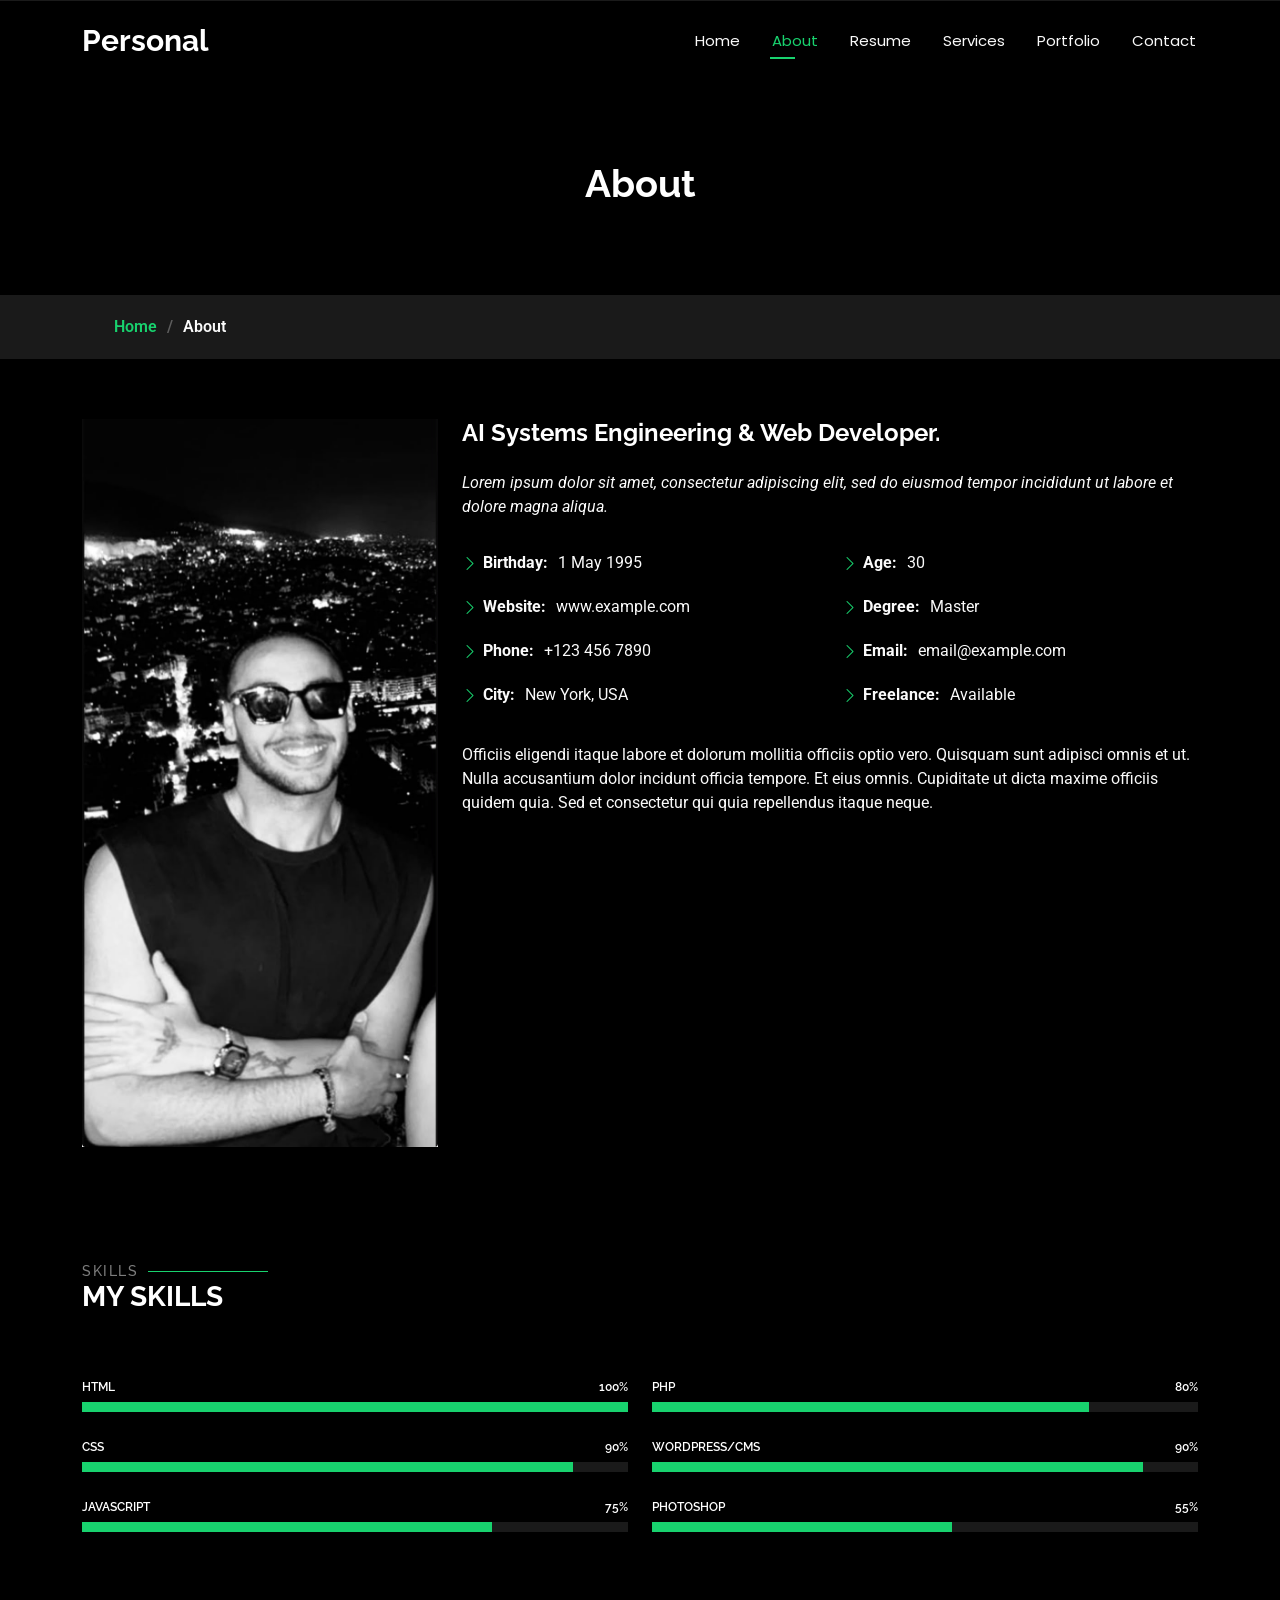
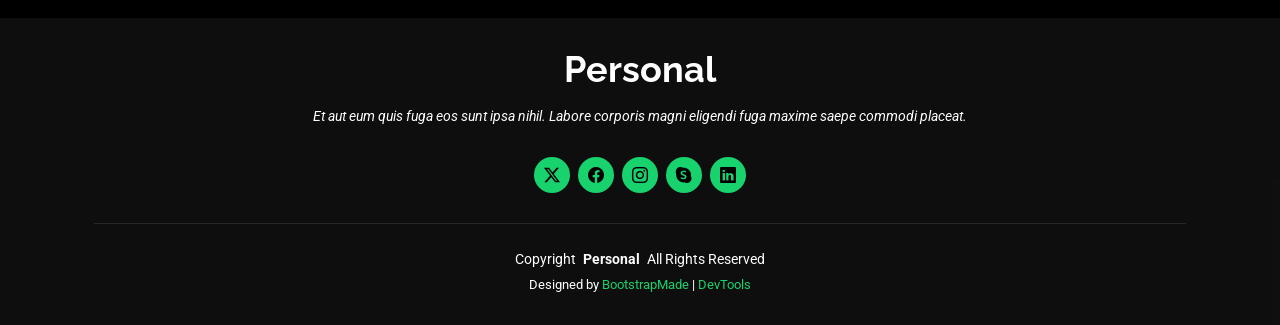
==== commit 2f5d7ff7: "Update about.html" ====
--- a/about.html
+++ b/about.html
@@ -95,7 +95,6 @@
             <img src="assets/img/profile-img.jpg" class="img-fluid" alt="">
           </div>
           <div class="col-lg-8 content">
-            <h2>UI/UX Designer &amp; Web Developer.</h2>
             <h2>AI Systems Engineering &amp; Web Developer.</h2>
             <p class="fst-italic py-3">
               Lorem ipsum dolor sit amet, consectetur adipiscing elit, sed do eiusmod tempor incididunt ut labore et dolore
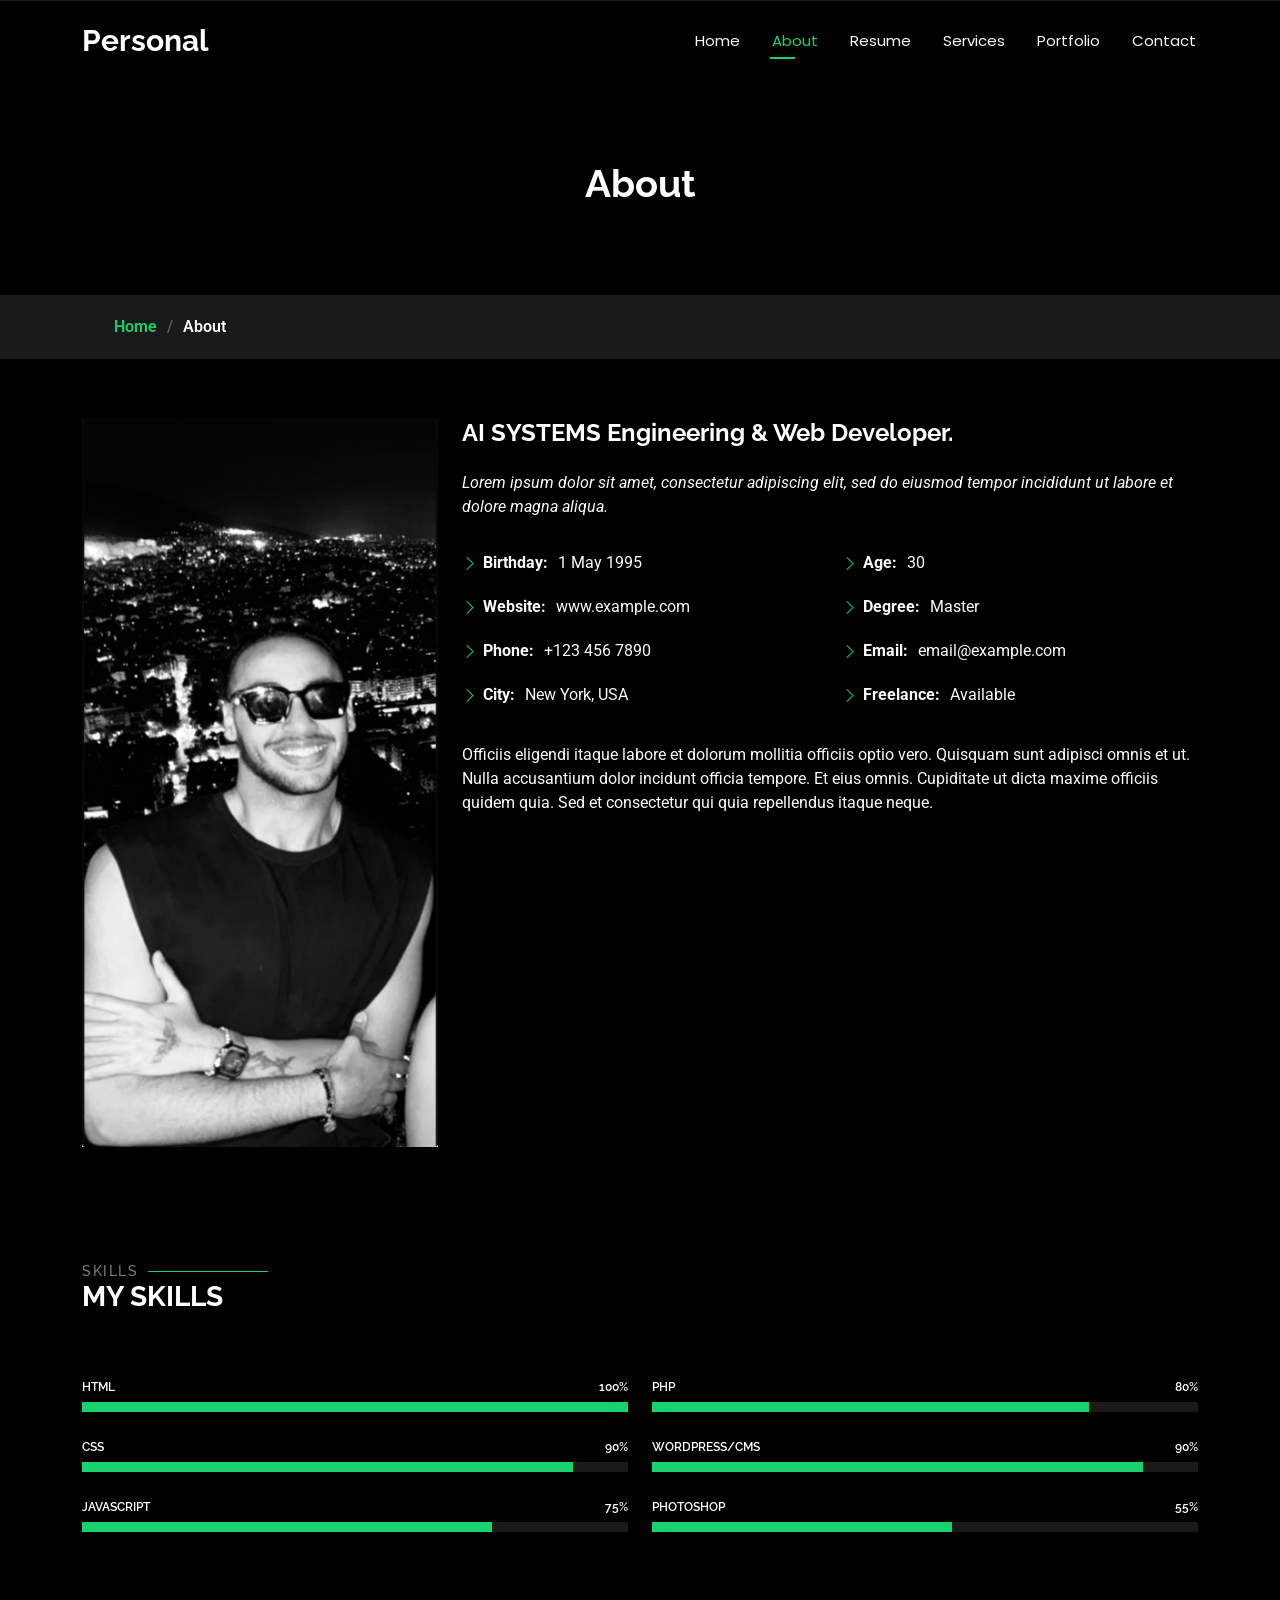
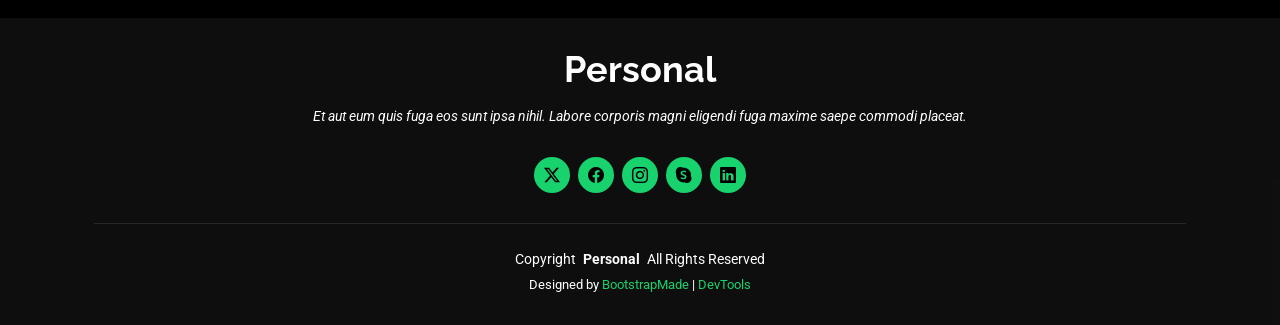
==== commit 8f3b9d02: "Update about.html" ====
--- a/about.html
+++ b/about.html
@@ -95,7 +95,7 @@
             <img src="assets/img/profile-img.jpg" class="img-fluid" alt="">
           </div>
           <div class="col-lg-8 content">
-            <h2>AI Systems Engineering &amp; Web Developer.</h2>
+            <h2>AI SYSTEMS Engineering &amp; Web Developer.</h2>
             <p class="fst-italic py-3">
               Lorem ipsum dolor sit amet, consectetur adipiscing elit, sed do eiusmod tempor incididunt ut labore et dolore
               magna aliqua.
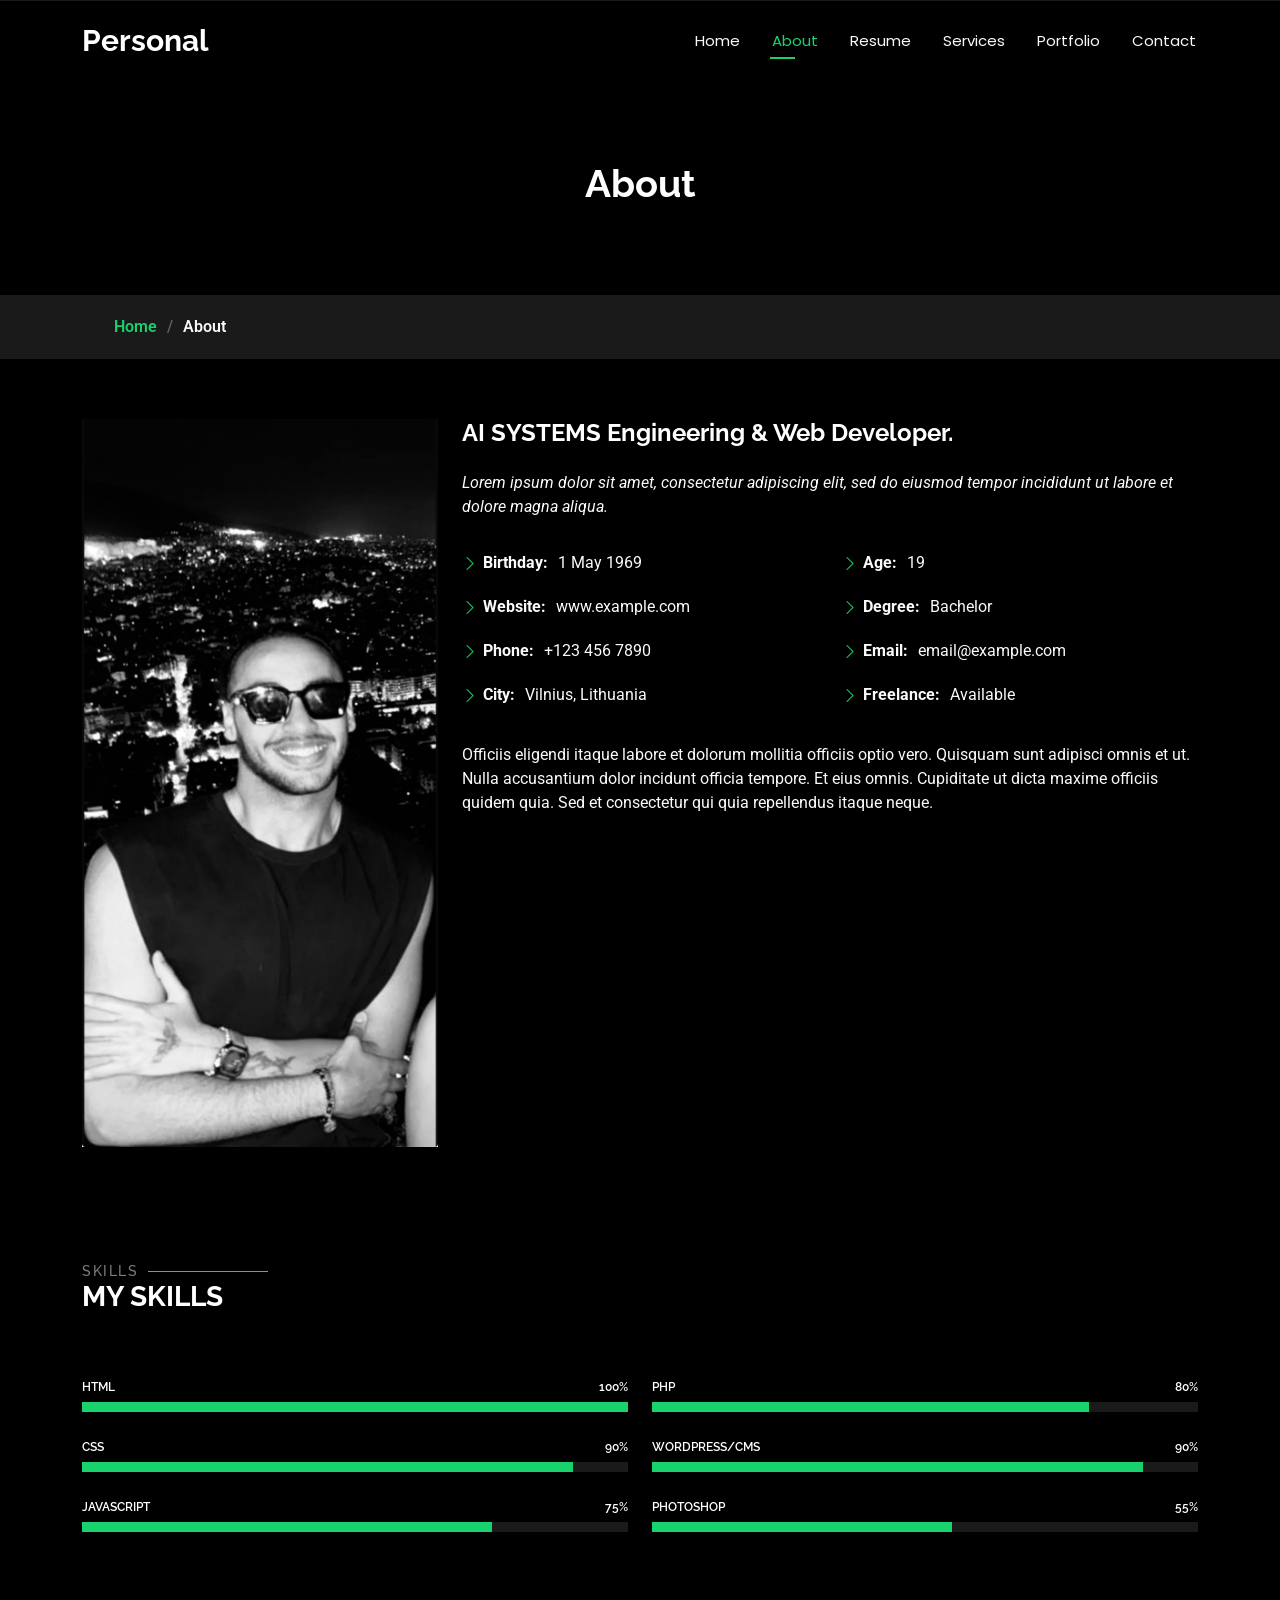
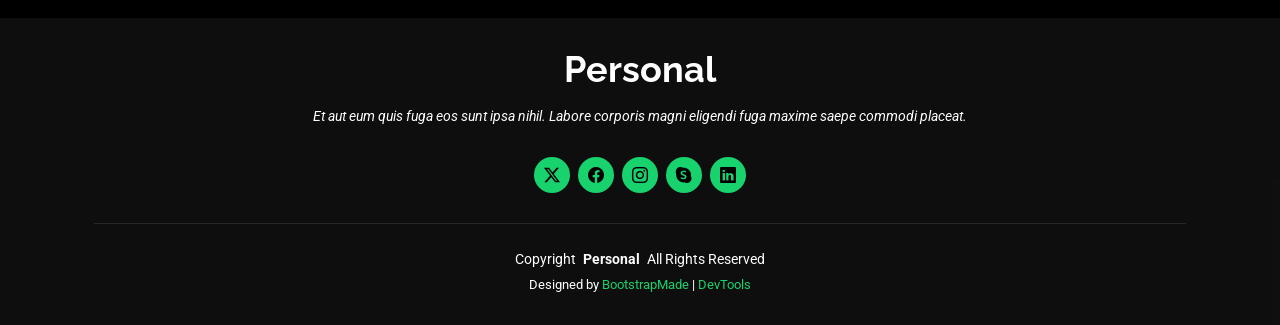
==== commit 44ae0522: "ready" ====
--- a/about.html
+++ b/about.html
@@ -103,16 +103,16 @@
             <div class="row">
               <div class="col-lg-6">
                 <ul>
-                  <li><i class="bi bi-chevron-right"></i> <strong>Birthday:</strong> <span>1 May 1995</span></li>
+                  <li><i class="bi bi-chevron-right"></i> <strong>Birthday:</strong> <span>1 May 1969</span></li>
                   <li><i class="bi bi-chevron-right"></i> <strong>Website:</strong> <span>www.example.com</span></li>
                   <li><i class="bi bi-chevron-right"></i> <strong>Phone:</strong> <span>+123 456 7890</span></li>
-                  <li><i class="bi bi-chevron-right"></i> <strong>City:</strong> <span>New York, USA</span></li>
+                  <li><i class="bi bi-chevron-right"></i> <strong>City:</strong> <span>Vilnius, Lithuania</span></li>
                 </ul>
               </div>
               <div class="col-lg-6">
                 <ul>
-                  <li><i class="bi bi-chevron-right"></i> <strong>Age:</strong> <span>30</span></li>
-                  <li><i class="bi bi-chevron-right"></i> <strong>Degree:</strong> <span>Master</span></li>
+                  <li><i class="bi bi-chevron-right"></i> <strong>Age:</strong> <span>19</span></li>
+                  <li><i class="bi bi-chevron-right"></i> <strong>Degree:</strong> <span>Bachelor</span></li>
                   <li><i class="bi bi-chevron-right"></i> <strong>Email:</strong> <span>email@example.com</span></li>
                   <li><i class="bi bi-chevron-right"></i> <strong>Freelance:</strong> <span>Available</span></li>
                 </ul>
--- a/assets/css/main.css
+++ b/assets/css/main.css
@@ -686,7 +686,7 @@
 --------------------------------------------------------------*/
 .hero {
   width: 100%;
-  min-height: 50vh;
+  min-height: 70vh;
   position: relative;
   padding: 80px 0;
   display: flex;
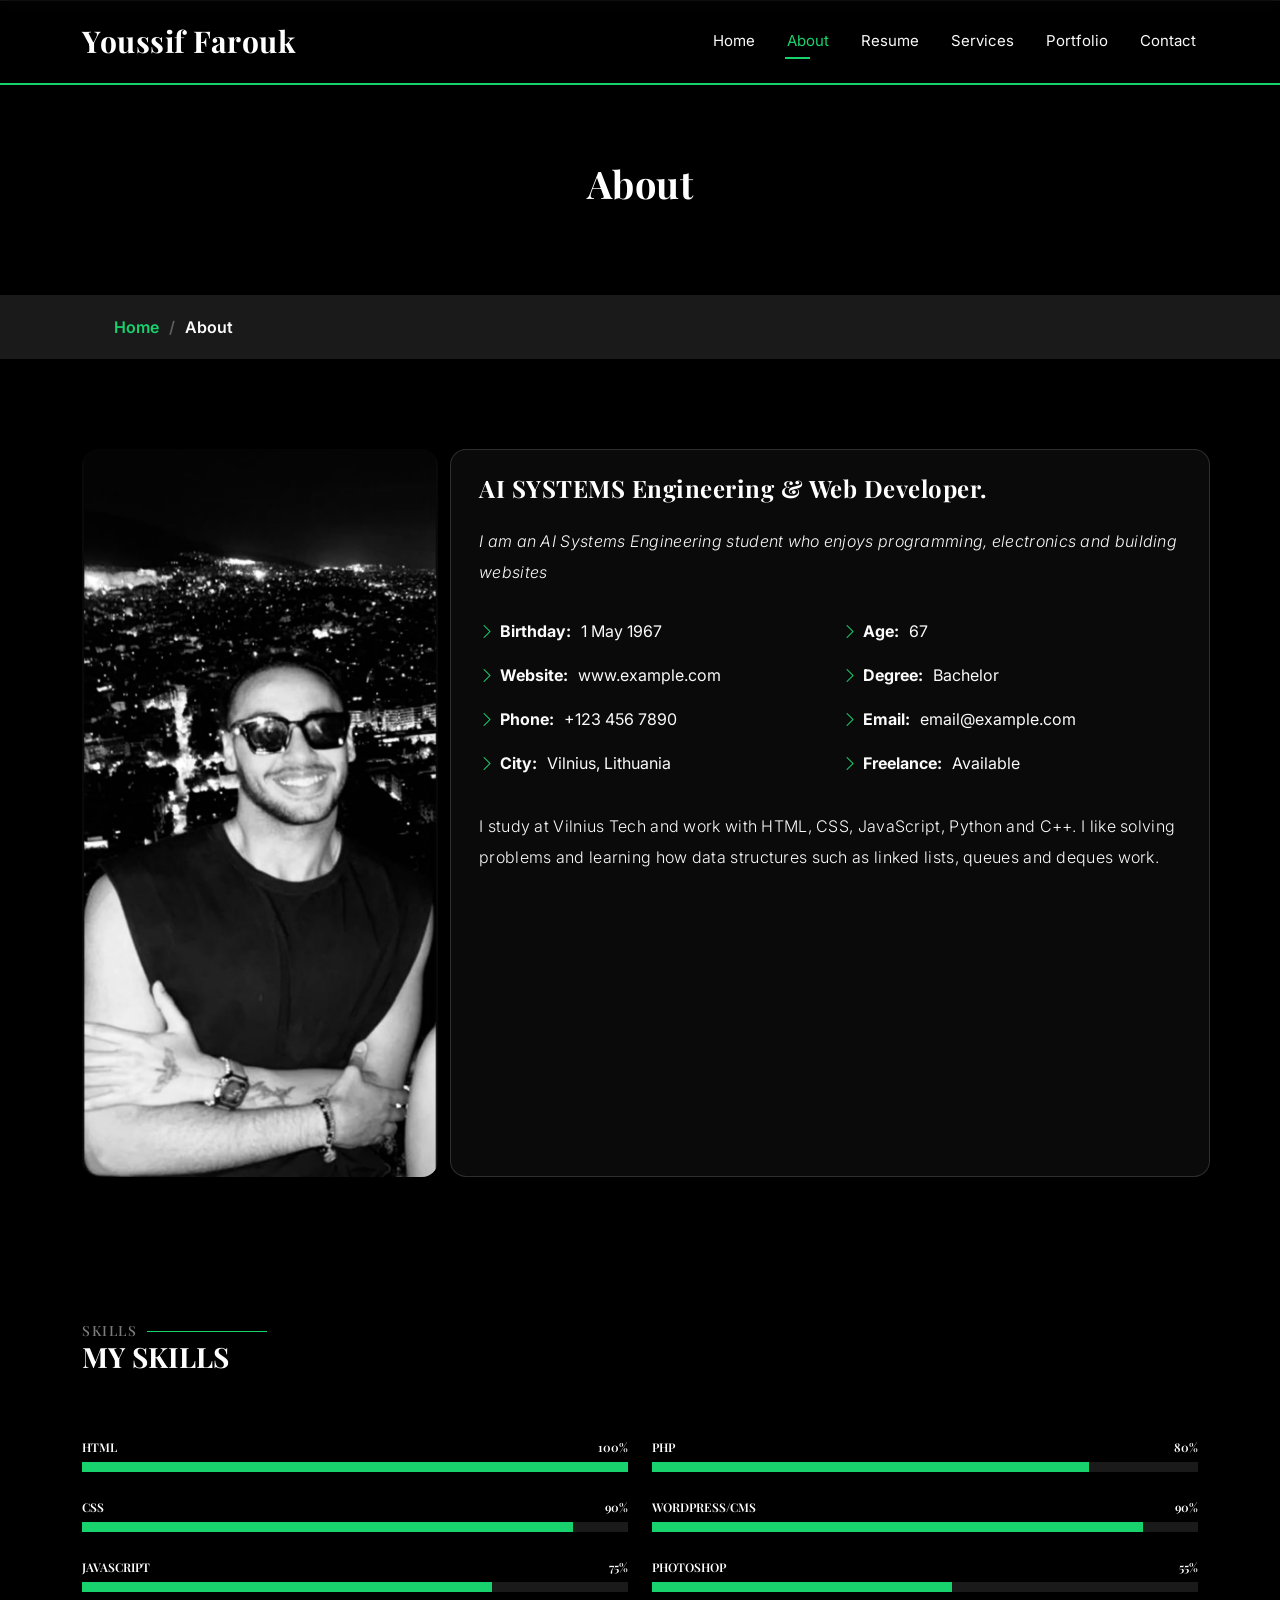
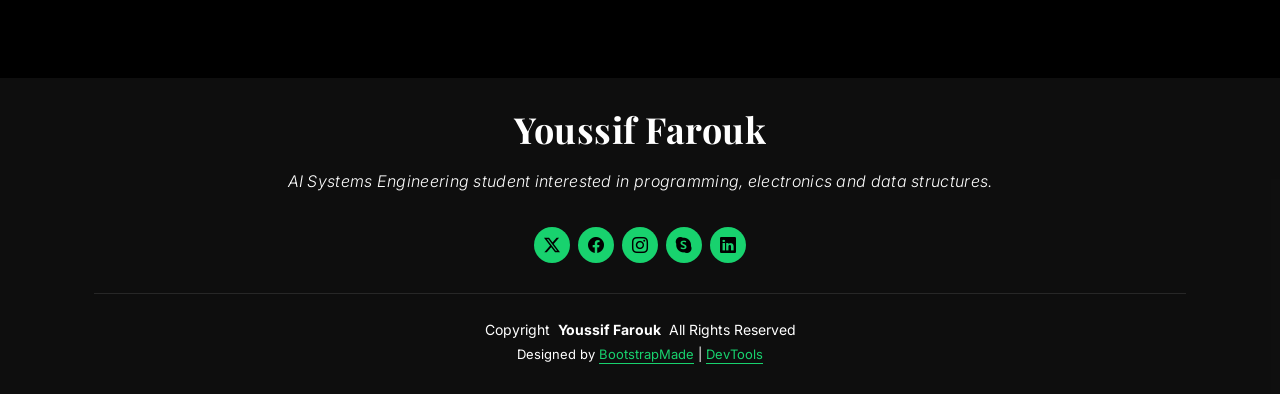
==== commit bcfe7b14: "Update About section" ====
--- a/about.html
+++ b/about.html
@@ -25,7 +25,7 @@
   <link href="assets/vendor/glightbox/css/glightbox.min.css" rel="stylesheet">
 
   <!-- Main CSS File -->
-  <link href="assets/css/main.css" rel="stylesheet">
+  <link href="assets/css/main.css" rel="stylesheet"> <link href="assets/css/custom.css" rel="stylesheet">
 
   <!-- =======================================================
   * Template Name: Personal
@@ -44,7 +44,7 @@
       <a href="index.html" class="logo d-flex align-items-center">
         <!-- Uncomment the line below if you also wish to use an image logo -->
         <!-- <img src="assets/img/logo.webp" alt=""> -->
-        <h1 class="sitename">Personal</h1>
+        <h1 class="sitename">Youssif Farouk</h1>
       </a>
 
       <nav id="navmenu" class="navmenu">
@@ -97,13 +97,12 @@
           <div class="col-lg-8 content">
             <h2>AI SYSTEMS Engineering &amp; Web Developer.</h2>
             <p class="fst-italic py-3">
-              Lorem ipsum dolor sit amet, consectetur adipiscing elit, sed do eiusmod tempor incididunt ut labore et dolore
-              magna aliqua.
+              I am an AI Systems Engineering student who enjoys programming, electronics and building websites
             </p>
             <div class="row">
               <div class="col-lg-6">
                 <ul>
-                  <li><i class="bi bi-chevron-right"></i> <strong>Birthday:</strong> <span>1 May 1969</span></li>
+                  <li><i class="bi bi-chevron-right"></i> <strong>Birthday:</strong> <span>1 May 1967</span></li>
                   <li><i class="bi bi-chevron-right"></i> <strong>Website:</strong> <span>www.example.com</span></li>
                   <li><i class="bi bi-chevron-right"></i> <strong>Phone:</strong> <span>+123 456 7890</span></li>
                   <li><i class="bi bi-chevron-right"></i> <strong>City:</strong> <span>Vilnius, Lithuania</span></li>
@@ -111,7 +110,7 @@
               </div>
               <div class="col-lg-6">
                 <ul>
-                  <li><i class="bi bi-chevron-right"></i> <strong>Age:</strong> <span>19</span></li>
+                  <li><i class="bi bi-chevron-right"></i> <strong>Age:</strong> <span>67</span></li>
                   <li><i class="bi bi-chevron-right"></i> <strong>Degree:</strong> <span>Bachelor</span></li>
                   <li><i class="bi bi-chevron-right"></i> <strong>Email:</strong> <span>email@example.com</span></li>
                   <li><i class="bi bi-chevron-right"></i> <strong>Freelance:</strong> <span>Available</span></li>
@@ -119,8 +118,7 @@
               </div>
             </div>
             <p class="py-3">
-              Officiis eligendi itaque labore et dolorum mollitia officiis optio vero. Quisquam sunt adipisci omnis et ut. Nulla accusantium dolor incidunt officia tempore. Et eius omnis.
-              Cupiditate ut dicta maxime officiis quidem quia. Sed et consectetur qui quia repellendus itaque neque.
+              I study at Vilnius Tech and work with HTML, CSS, JavaScript, Python and C++. I like solving problems and learning how data structures such as linked lists, queues and deques work.
             </p>
           </div>
         </div>
@@ -202,8 +200,8 @@
 
   <footer id="footer" class="footer dark-background">
     <div class="container">
-      <h3 class="sitename">Personal</h3>
-      <p>Et aut eum quis fuga eos sunt ipsa nihil. Labore corporis magni eligendi fuga maxime saepe commodi placeat.</p>
+      <h3 class="sitename">Youssif Farouk</h3>
+      <p>AI Systems Engineering student interested in programming, electronics and data structures.</p>
       <div class="social-links d-flex justify-content-center">
         <a href=""><i class="bi bi-twitter-x"></i></a>
         <a href=""><i class="bi bi-facebook"></i></a>
@@ -213,7 +211,7 @@
       </div>
       <div class="container">
         <div class="copyright">
-          <span>Copyright</span> <strong class="px-1 sitename">Personal</strong> <span>All Rights Reserved</span>
+          <span>Copyright</span> <strong class="px-1 sitename">Youssif Farouk</strong> <span>All Rights Reserved</span>
         </div>
         <div class="credits">
           <!-- All the links in the footer should remain intact. -->
--- a/assets/css/custom.css
+++ b/assets/css/custom.css
@@ -0,0 +1,163 @@
+@import url("https://fonts.googleapis.com/css2?family=Inter:wght@300;400;500;600&family=Playfair+Display:wght@500;600;700&display=swap");
+
+/* 1. Typography */
+:root {
+  --default-font: "Inter", sans-serif;
+  --heading-font: "Playfair Display", serif;
+  --nav-font: "Inter", sans-serif;
+}
+
+body {
+  font-family: "Inter", sans-serif;
+  font-size: 16px;
+}
+
+h1, h2, h3, h4, h5, h6 {
+  font-family: "Playfair Display", serif;
+  letter-spacing: 0.5px;
+}
+
+h2 { font-size: 2.2rem; font-weight: 700; }
+h3 { font-size: 1.6rem; font-weight: 600; }
+h4 { font-size: 1.3rem; font-weight: 600; color: var(--accent-color); }
+h5 { font-size: 1.1rem; font-weight: 500; font-style: italic; }
+h6 { font-size: 1rem; font-weight: 600; text-transform: uppercase; letter-spacing: 1.5px; }
+
+p {
+  font-size: 1rem;
+  font-weight: 300;
+  line-height: 1.9;
+  letter-spacing: 0.3px;
+}
+/* 2. Buttons */
+.btn-custom,
+.php-email-form button[type="submit"] {
+  display: inline-block;
+  background: transparent;
+  color: var(--accent-color);
+  border: 2px solid var(--accent-color);
+  border-radius: 50px;
+  padding: 10px 28px;
+  margin: 10px 0 20px;
+  font-weight: 600;
+  letter-spacing: 1px;
+  text-transform: uppercase;
+  text-decoration: none;
+  cursor: pointer;
+  transition: all 0.3s ease;
+}
+
+.btn-custom:hover,
+.php-email-form button[type="submit"]:hover {
+  background: var(--accent-color);
+  color: #000000;
+  transform: translateY(-3px);
+  box-shadow: 0 8px 20px rgba(0, 0, 0, 0.4);
+}
+
+.btn-custom:active,
+.php-email-form button[type="submit"]:active {
+  transform: translateY(0) scale(0.96);
+  box-shadow: none;
+  background: #0b7a42;
+  color: #ffffff;
+}
+
+/* 3. Links */
+a {
+  color: var(--accent-color);
+  text-decoration: none;
+  transition: color 0.3s ease;
+}
+
+a:hover {
+  color: #ffd166;
+}
+
+p a,
+.credits a {
+  text-decoration: underline;
+  text-underline-offset: 4px;
+}
+
+.navmenu a,
+.navmenu a:hover,
+.social-links a,
+.social-links a:hover,
+.btn-custom,
+.btn-custom:hover {
+  text-decoration: none;
+}
+/* 4. Spacing and blocks */
+.about,
+.resume,
+.portfolio {
+  padding: 90px 0;
+}
+
+/* About */
+.about img {
+  border-radius: 16px;
+  box-shadow: 0 10px 30px rgba(0, 0, 0, 0.5);
+}
+
+.about .content {
+  padding: 24px 28px;
+  border: 1px solid rgba(255, 255, 255, 0.15);
+  border-radius: 16px;
+  background: rgba(255, 255, 255, 0.04);
+}
+
+/* Resume */
+.resume .resume-item {
+  padding: 20px 20px 20px 28px;
+  margin: 0 0 24px 0;
+  background: rgba(255, 255, 255, 0.04);
+  border-radius: 0 14px 14px 0;
+  box-shadow: 0 6px 18px rgba(0, 0, 0, 0.35);
+}
+
+/* Portfolio */
+.portfolio .portfolio-item {
+  margin-bottom: 20px;
+}
+
+.portfolio .portfolio-content {
+  border: 2px solid var(--accent-color);
+  border-radius: 16px;
+  overflow: hidden;
+  box-shadow: 0 8px 24px rgba(0, 0, 0, 0.45);
+}
+
+.portfolio .portfolio-info {
+  padding: 20px;
+}
+/* 5. Components */
+/* Navigation bar (header) */
+.header {
+  border-bottom: 2px solid var(--accent-color);
+  box-shadow: 0 4px 20px rgba(0, 0, 0, 0.5);
+  backdrop-filter: blur(6px);
+}
+
+/* Back-to-top button */
+.scroll-top {
+  width: 48px;
+  height: 48px;
+  background-color: #111111;
+  border: 2px solid var(--accent-color);
+  border-radius: 12px;
+  box-shadow: 0 4px 14px rgba(0, 0, 0, 0.5);
+}
+
+.scroll-top i {
+  color: var(--accent-color);
+}
+
+.scroll-top:hover {
+  background-color: var(--accent-color);
+}
+
+.scroll-top:hover i {
+  color: #000000;
+}
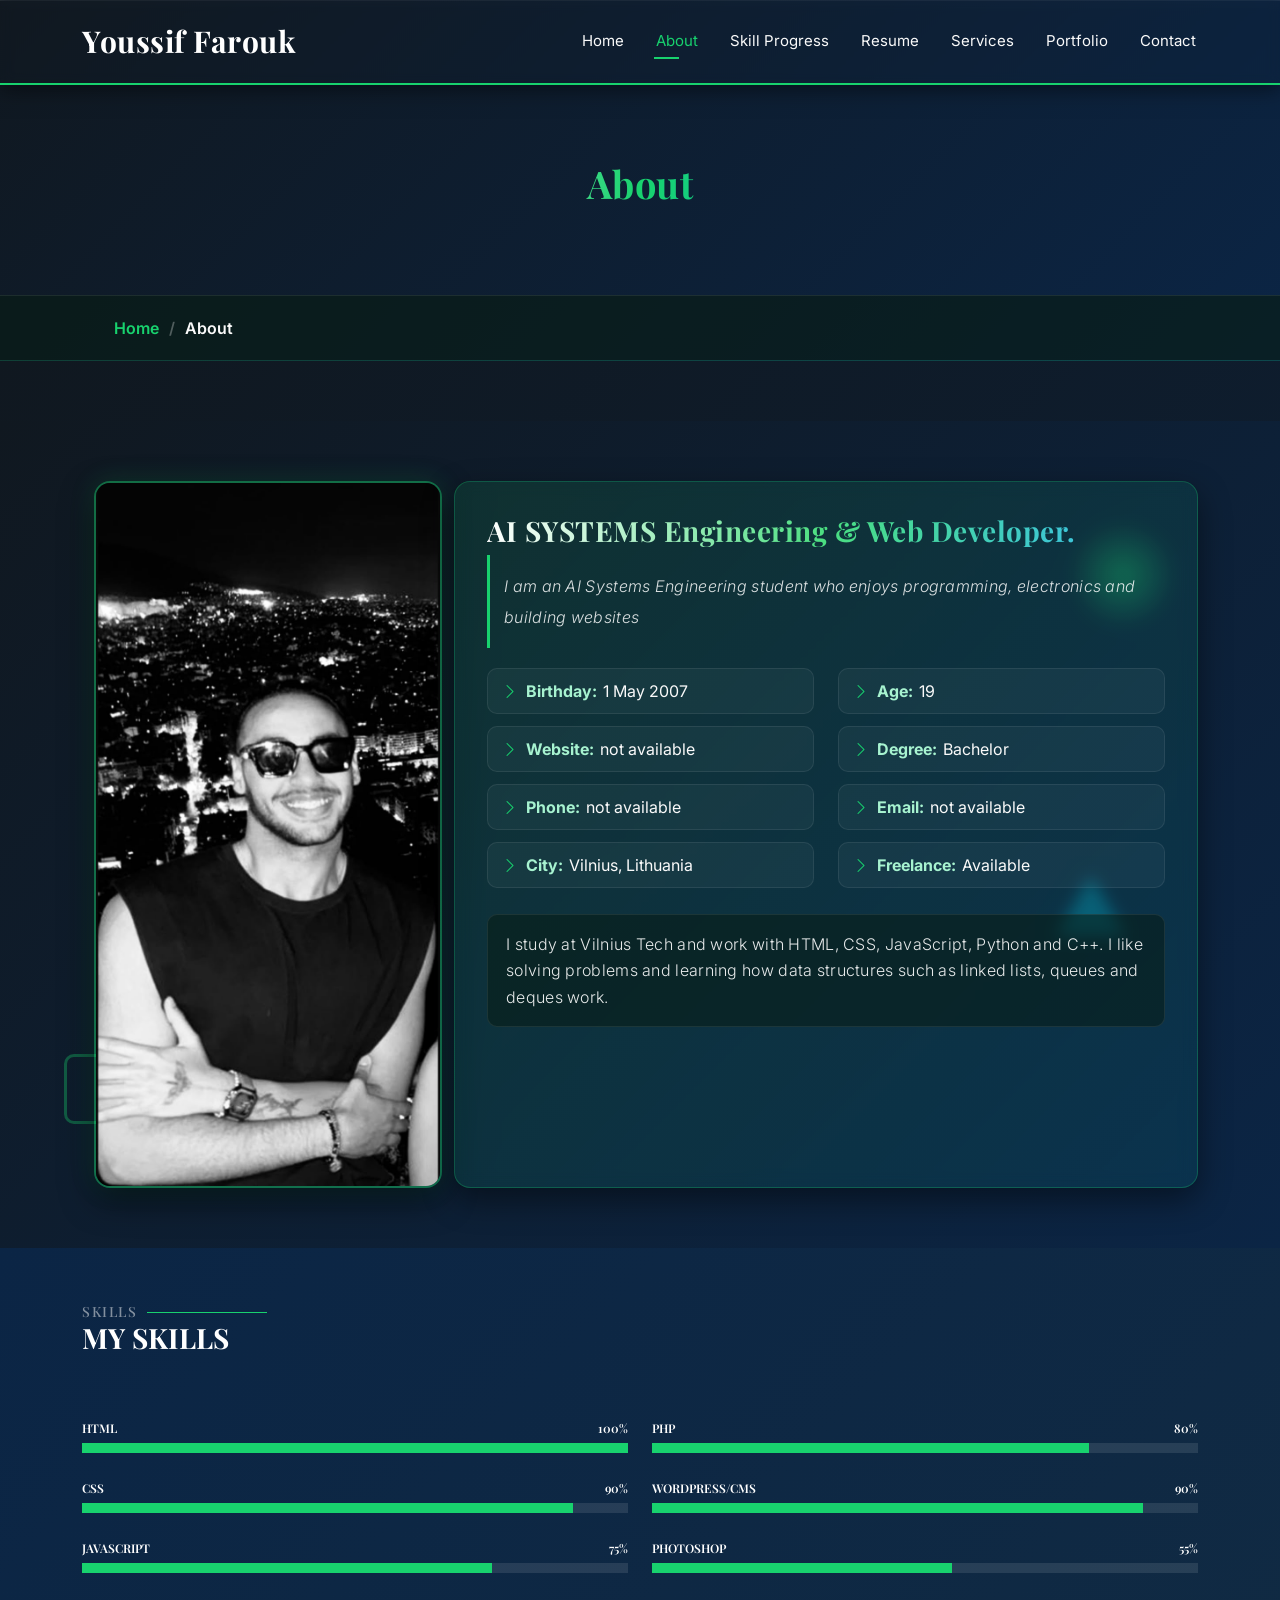
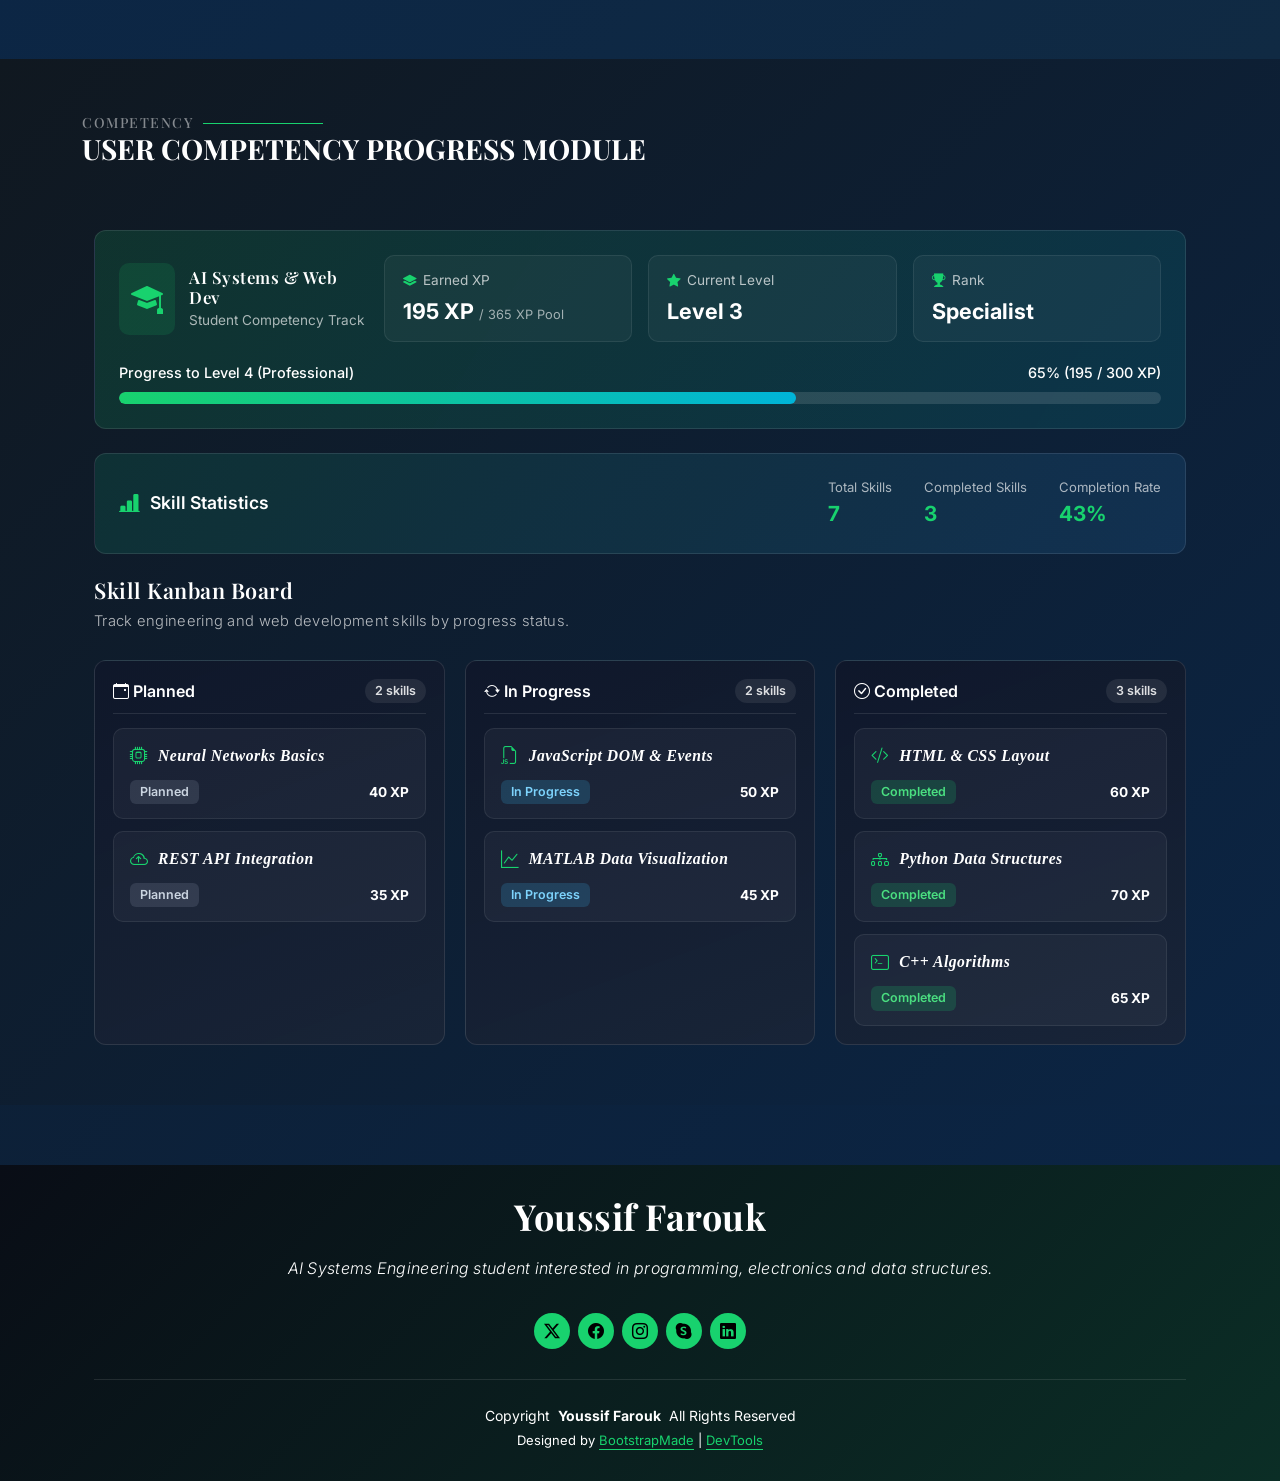
==== commit 3081d3f2: "done" ====
--- a/about.html
+++ b/about.html
@@ -51,6 +51,7 @@
         <ul>
           <li><a href="index.html">Home</a></li>
           <li><a href="about.html" class="active">About</a></li>
+          <li><a href="about.html#progress-module">Skill Progress</a></li>
           <li><a href="resume.html">Resume</a></li>
           <li><a href="services.html">Services</a></li>
           <li><a href="portfolio.html">Portfolio</a></li>
@@ -87,6 +88,16 @@
 
     <!-- About Section -->
     <section id="about" class="about section">
+
+      <!-- About Section -->
+    <section id="about" class="about section">
+
+      <!-- Animated CSS Shapes (Complementary Task 2) -->
+      <div class="about-shape shape-circle"></div>
+      <div class="about-shape shape-square"></div>
+      <div class="about-shape shape-triangle"></div>
+
+      <div class="container" data-aos="fade-up" data-aos-delay="100">
 
       <div class="container" data-aos="fade-up" data-aos-delay="100">
 
@@ -102,17 +113,17 @@
             <div class="row">
               <div class="col-lg-6">
                 <ul>
-                  <li><i class="bi bi-chevron-right"></i> <strong>Birthday:</strong> <span>1 May 1967</span></li>
-                  <li><i class="bi bi-chevron-right"></i> <strong>Website:</strong> <span>www.example.com</span></li>
-                  <li><i class="bi bi-chevron-right"></i> <strong>Phone:</strong> <span>+123 456 7890</span></li>
+                  <li><i class="bi bi-chevron-right"></i> <strong>Birthday:</strong> <span>1 May 2007</span></li>
+                  <li><i class="bi bi-chevron-right"></i> <strong>Website:</strong> <span>not available</span></li>
+                  <li><i class="bi bi-chevron-right"></i> <strong>Phone:</strong> <span>not available</span></li>
                   <li><i class="bi bi-chevron-right"></i> <strong>City:</strong> <span>Vilnius, Lithuania</span></li>
                 </ul>
               </div>
               <div class="col-lg-6">
                 <ul>
-                  <li><i class="bi bi-chevron-right"></i> <strong>Age:</strong> <span>67</span></li>
+                  <li><i class="bi bi-chevron-right"></i> <strong>Age:</strong> <span>19</span></li>
                   <li><i class="bi bi-chevron-right"></i> <strong>Degree:</strong> <span>Bachelor</span></li>
-                  <li><i class="bi bi-chevron-right"></i> <strong>Email:</strong> <span>email@example.com</span></li>
+                  <li><i class="bi bi-chevron-right"></i> <strong>Email:</strong> <span>not available</span></li>
                   <li><i class="bi bi-chevron-right"></i> <strong>Freelance:</strong> <span>Available</span></li>
                 </ul>
               </div>
@@ -195,7 +206,199 @@
       </div>
 
     </section><!-- /Skills Section -->
-
+<!-- User Competency Progress Module Section -->
+    <section id="progress-module" class="progress-module section">
+
+      <!-- Section Title -->
+      <div class="container section-title" data-aos="fade-up">
+        <h2>Competency</h2>
+        <div><span>User Competency</span> <span class="description-title">Progress Module</span></div>
+      </div><!-- End Section Title -->
+
+      <div class="container" data-aos="fade-up" data-aos-delay="100">
+      <div class="container" data-aos="fade-up" data-aos-delay="100">
+        <div class="ucp-wrapper">
+
+          <!-- 1. Top Row: XP, Level, Rank & Progress Bar (Tasks 3 & 4) -->
+          <div class="ucp-summary-card">
+            <div class="ucp-metrics-row">
+              <div class="ucp-profile-badge">
+                <i class="bi bi-mortarboard-fill"></i>
+                <div>
+                  <h4>AI Systems &amp; Web Dev</h4>
+                  <span>Student Competency Track</span>
+                </div>
+              </div>
+
+              <div class="ucp-metric-box xp-box">
+                <span class="ucp-metric-label"><i class="bi bi-layers-fill"></i> Earned XP</span>
+                <strong class="ucp-metric-value">195 XP <small>/ 365 XP Pool</small></strong>
+              </div>
+
+              <div class="ucp-metric-box level-box">
+                <span class="ucp-metric-label"><i class="bi bi-star-fill"></i> Current Level</span>
+                <strong class="ucp-metric-value">Level 3</strong>
+              </div>
+
+              <div class="ucp-metric-box rank-box">
+                <span class="ucp-metric-label"><i class="bi bi-trophy-fill"></i> Rank</span>
+                <strong class="ucp-metric-value">Specialist</strong>
+              </div>
+            </div>
+
+            <!-- Experience Points Progress Bar (Task 4) -->
+            <div class="ucp-xp-progress">
+              <div class="ucp-xp-progress-header">
+                <span>Progress to Level 4 (Professional)</span>
+                <span>65% (195 / 300 XP)</span>
+              </div>
+              <div class="ucp-xp-bar-track">
+                <div class="ucp-xp-bar-fill" style="width: 65%;"></div>
+              </div>
+            </div>
+          </div>
+
+          <!-- 2. Middle Row: Skill Progress Statistics (Task 5) -->
+          <div class="ucp-stats-bar">
+            <div class="ucp-stats-title">
+              <i class="bi bi-bar-chart-line-fill"></i>
+              <span>Skill Statistics</span>
+            </div>
+            <div class="ucp-stats-items">
+              <div class="ucp-stat-item">
+                <span class="ucp-stat-label">Total Skills</span>
+                <strong class="ucp-stat-number">7</strong>
+              </div>
+              <div class="ucp-stat-item">
+                <span class="ucp-stat-label">Completed Skills</span>
+                <strong class="ucp-stat-number">3</strong>
+              </div>
+              <div class="ucp-stat-item">
+                <span class="ucp-stat-label">Completion Rate</span>
+                <strong class="ucp-stat-number">43%</strong>
+              </div>
+            </div>
+          </div>
+
+          <!-- 3. Bottom Row: Skill Kanban Board (Task 2) -->
+          <div class="ucp-kanban-header">
+            <h3>Skill Kanban Board</h3>
+            <p>Track engineering and web development skills by progress status.</p>
+          </div>
+
+          <div class="ucp-kanban-board">
+
+            <!-- Column 1: Planned -->
+            <div class="ucp-column col-planned">
+              <div class="ucp-column-header">
+                <span><i class="bi bi-calendar-event"></i> Planned</span>
+                <span class="ucp-count-badge">2 skills</span>
+              </div>
+              <div class="ucp-card-list">
+                <div class="ucp-skill-card">
+                  <div class="ucp-skill-title">
+                    <i class="bi bi-cpu"></i>
+                    <h5>Neural Networks Basics</h5>
+                  </div>
+                  <div class="ucp-skill-meta">
+                    <span class="ucp-status status-planned">Planned</span>
+                    <span class="ucp-xp-tag">40 XP</span>
+                  </div>
+                </div>
+
+                <div class="ucp-skill-card">
+                  <div class="ucp-skill-title">
+                    <i class="bi bi-cloud-arrow-up"></i>
+                    <h5>REST API Integration</h5>
+                  </div>
+                  <div class="ucp-skill-meta">
+                    <span class="ucp-status status-planned">Planned</span>
+                    <span class="ucp-xp-tag">35 XP</span>
+                  </div>
+                </div>
+              </div>
+            </div>
+
+            <!-- Column 2: In Progress -->
+            <div class="ucp-column col-progress">
+              <div class="ucp-column-header">
+                <span><i class="bi bi-arrow-repeat"></i> In Progress</span>
+                <span class="ucp-count-badge">2 skills</span>
+              </div>
+              <div class="ucp-card-list">
+                <div class="ucp-skill-card">
+                  <div class="ucp-skill-title">
+                    <i class="bi bi-filetype-js"></i>
+                    <h5>JavaScript DOM &amp; Events</h5>
+                  </div>
+                  <div class="ucp-skill-meta">
+                    <span class="ucp-status status-progress">In Progress</span>
+                    <span class="ucp-xp-tag">50 XP</span>
+                  </div>
+                </div>
+
+                <div class="ucp-skill-card">
+                  <div class="ucp-skill-title">
+                    <i class="bi bi-graph-up"></i>
+                    <h5>MATLAB Data Visualization</h5>
+                  </div>
+                  <div class="ucp-skill-meta">
+                    <span class="ucp-status status-progress">In Progress</span>
+                    <span class="ucp-xp-tag">45 XP</span>
+                  </div>
+                </div>
+              </div>
+            </div>
+
+            <!-- Column 3: Completed -->
+            <div class="ucp-column col-completed">
+              <div class="ucp-column-header">
+                <span><i class="bi bi-check-circle"></i> Completed</span>
+                <span class="ucp-count-badge">3 skills</span>
+              </div>
+              <div class="ucp-card-list">
+                <div class="ucp-skill-card">
+                  <div class="ucp-skill-title">
+                    <i class="bi bi-code-slash"></i>
+                    <h5>HTML &amp; CSS Layout</h5>
+                  </div>
+                  <div class="ucp-skill-meta">
+                    <span class="ucp-status status-completed">Completed</span>
+                    <span class="ucp-xp-tag">60 XP</span>
+                  </div>
+                </div>
+
+                <div class="ucp-skill-card">
+                  <div class="ucp-skill-title">
+                    <i class="bi bi-diagram-3"></i>
+                    <h5>Python Data Structures</h5>
+                  </div>
+                  <div class="ucp-skill-meta">
+                    <span class="ucp-status status-completed">Completed</span>
+                    <span class="ucp-xp-tag">70 XP</span>
+                  </div>
+                </div>
+
+                <div class="ucp-skill-card">
+                  <div class="ucp-skill-title">
+                    <i class="bi bi-terminal"></i>
+                    <h5>C++ Algorithms</h5>
+                  </div>
+                  <div class="ucp-skill-meta">
+                    <span class="ucp-status status-completed">Completed</span>
+                    <span class="ucp-xp-tag">65 XP</span>
+                  </div>
+                </div>
+              </div>
+            </div>
+
+          </div><!-- End Kanban Board -->
+
+        </div>
+      </div>
+      </div>
+
+    </section><!-- /User Competency Progress Module Section -->
   </main>
 
   <footer id="footer" class="footer dark-background">
--- a/assets/css/custom.css
+++ b/assets/css/custom.css
@@ -150,6 +150,7 @@
   box-shadow: 0 4px 14px rgba(0, 0, 0, 0.5);
 }
 
+
 .scroll-top i {
   color: var(--accent-color);
 }
@@ -160,4 +161,912 @@
 
 .scroll-top:hover i {
   color: #000000;
+}
+/* Complementary task: lists */
+.tools-list {
+  list-style: none;
+  padding-left: 0;
+}
+
+.tools-list > li {
+  position: relative;
+  padding: 8px 0 8px 32px;
+}
+
+.tools-list > li::before {
+  content: "✔";
+  position: absolute;
+  left: 0;
+  color: var(--accent-color);
+  font-weight: 700;
+}
+
+/* Nested list: looks different from the main list */
+.tools-list ul {
+  list-style: none;
+  margin: 6px 0 0 4px;
+  padding-left: 14px;
+  border-left: 2px dashed var(--accent-color);
+}
+
+.tools-list ul li {
+  position: relative;
+  padding: 4px 0 4px 20px;
+  font-size: 0.9rem;
+  font-style: italic;
+}
+
+.tools-list ul li::before {
+  content: "→";
+  position: absolute;
+  left: 0;
+  color: #ffd166;
+}
+
+/* Numbered list with a counter */
+.stages-list {
+  list-style: none;
+  counter-reset: step;
+  padding-left: 0;
+}
+
+.stages-list li {
+  counter-increment: step;
+  position: relative;
+  padding: 10px 0 10px 52px;
+}
+
+.stages-list li::before {
+  content: counter(step);
+  position: absolute;
+  left: 0;
+  top: 50%;
+  transform: translateY(-50%);
+  width: 36px;
+  height: 36px;
+  display: flex;
+  align-items: center;
+  justify-content: center;
+  border-radius: 50%;
+  background: var(--accent-color);
+  color: #000000;
+  font-weight: 700;
+}
+
+/* Complementary task: table */
+.service-table {
+  width: 100%;
+  border-collapse: separate;
+  border-spacing: 0;
+  border: 1px solid rgba(255, 255, 255, 0.15);
+  border-radius: 12px;
+  overflow: hidden;
+}
+
+.service-table th,
+.service-table td {
+  padding: 14px 18px;
+  text-align: center;
+  vertical-align: middle;
+  border-bottom: 1px solid rgba(255, 255, 255, 0.1);
+}
+
+.service-table thead th {
+  background: var(--accent-color);
+  color: #000000;
+  text-transform: uppercase;
+  letter-spacing: 1px;
+  font-size: 0.9rem;
+}
+
+.service-table tbody tr:nth-child(even) {
+  background: rgba(255, 255, 255, 0.06);
+}
+
+.service-table tbody tr:hover {
+  background: rgba(24, 210, 110, 0.2);
+}
+/* =========================================================
+   Laboratory Work 10: User Competency Progress Module
+   ========================================================= */
+
+.ucp-wrapper {
+  display: flex;
+  flex-direction: column;
+  gap: 24px;
+}
+
+/* Summary Card (XP, Level, Rank & Progress Bar) */
+.ucp-summary-card,
+.ucp-stats-bar {
+  background-color: var(--surface-color, #1a1a1a);
+  border: 1px solid rgba(255, 255, 255, 0.1);
+  border-radius: 12px;
+  padding: 24px;
+}
+
+.ucp-metrics-row {
+  display: grid;
+  grid-template-columns: repeat(auto-fit, minmax(200px, 1fr));
+  gap: 16px;
+  align-items: center;
+  margin-bottom: 20px;
+}
+
+.ucp-profile-badge {
+  display: flex;
+  align-items: center;
+  gap: 14px;
+}
+
+.ucp-profile-badge i {
+  font-size: 2rem;
+  color: var(--accent-color, #18d26e);
+  background: rgba(24, 210, 110, 0.12);
+  padding: 12px;
+  border-radius: 10px;
+}
+
+.ucp-profile-badge h4 {
+  margin: 0;
+  font-size: 1.05rem;
+  color: var(--heading-color, #ffffff);
+}
+
+.ucp-profile-badge span {
+  font-size: 0.85rem;
+  color: rgba(255, 255, 255, 0.65);
+}
+
+.ucp-metric-box {
+  background: rgba(255, 255, 255, 0.04);
+  border: 1px solid rgba(255, 255, 255, 0.08);
+  border-radius: 10px;
+  padding: 14px 18px;
+  display: flex;
+  flex-direction: column;
+  gap: 4px;
+}
+
+.ucp-metric-label {
+  font-size: 0.85rem;
+  color: rgba(255, 255, 255, 0.7);
+  display: flex;
+  align-items: center;
+  gap: 6px;
+}
+
+.ucp-metric-label i {
+  color: var(--accent-color, #18d26e);
+}
+
+.ucp-metric-value {
+  font-size: 1.35rem;
+  color: var(--heading-color, #ffffff);
+}
+
+.ucp-metric-value small {
+  font-size: 0.8rem;
+  font-weight: 400;
+  color: rgba(255, 255, 255, 0.6);
+}
+
+/* XP Progress Bar */
+.ucp-xp-progress-header {
+  display: flex;
+  justify-content: space-between;
+  font-size: 0.9rem;
+  font-weight: 500;
+  margin-bottom: 8px;
+  color: var(--heading-color, #ffffff);
+}
+
+.ucp-xp-bar-track {
+  width: 100%;
+  height: 12px;
+  background-color: rgba(255, 255, 255, 0.12);
+  border-radius: 999px;
+  overflow: hidden;
+}
+
+.ucp-xp-bar-fill {
+  height: 100%;
+  background: linear-gradient(90deg, var(--accent-color, #18d26e), #00b4d8);
+  border-radius: 999px;
+  transition: width 0.5s ease;
+}
+
+/* Skill Statistics Bar */
+.ucp-stats-bar {
+  display: flex;
+  flex-wrap: wrap;
+  justify-content: space-between;
+  align-items: center;
+  gap: 20px;
+}
+
+.ucp-stats-title {
+  display: flex;
+  align-items: center;
+  gap: 10px;
+  font-size: 1.1rem;
+  font-weight: 600;
+  color: var(--heading-color, #ffffff);
+}
+
+.ucp-stats-title i {
+  color: var(--accent-color, #18d26e);
+  font-size: 1.3rem;
+}
+
+.ucp-stats-items {
+  display: flex;
+  flex-wrap: wrap;
+  gap: 32px;
+}
+
+.ucp-stat-item {
+  display: flex;
+  flex-direction: column;
+}
+
+.ucp-stat-label {
+  font-size: 0.82rem;
+  color: rgba(255, 255, 255, 0.65);
+}
+
+.ucp-stat-number {
+  font-size: 1.3rem;
+  color: var(--accent-color, #18d26e);
+}
+
+/* Kanban Board */
+.ucp-kanban-header h3 {
+  margin: 0 0 4px;
+  font-size: 1.35rem;
+  color: var(--heading-color, #ffffff);
+}
+
+.ucp-kanban-header p {
+  margin: 0;
+  font-size: 0.92rem;
+  color: rgba(255, 255, 255, 0.7);
+}
+
+.ucp-kanban-board {
+  display: grid;
+  grid-template-columns: repeat(3, 1fr);
+  gap: 20px;
+}
+
+@media (max-width: 991px) {
+  .ucp-kanban-board {
+    grid-template-columns: 1fr;
+  }
+}
+
+.ucp-column {
+  background-color: var(--surface-color, #1a1a1a);
+  border: 1px solid rgba(255, 255, 255, 0.1);
+  border-radius: 12px;
+  padding: 18px;
+  display: flex;
+  flex-direction: column;
+  gap: 14px;
+}
+
+.ucp-column-header {
+  display: flex;
+  justify-content: space-between;
+  align-items: center;
+  font-weight: 600;
+  font-size: 1rem;
+  padding-bottom: 10px;
+  border-bottom: 1px solid rgba(255, 255, 255, 0.1);
+  color: var(--heading-color, #ffffff);
+}
+
+.ucp-count-badge {
+  font-size: 0.78rem;
+  padding: 3px 10px;
+  border-radius: 999px;
+  background: rgba(255, 255, 255, 0.08);
+  color: rgba(255, 255, 255, 0.85);
+}
+
+.ucp-card-list {
+  display: flex;
+  flex-direction: column;
+  gap: 12px;
+}
+
+.ucp-skill-card {
+  background: rgba(255, 255, 255, 0.04);
+  border: 1px solid rgba(255, 255, 255, 0.08);
+  border-radius: 10px;
+  padding: 14px 16px;
+  transition: transform 0.2s ease, border-color 0.2s ease;
+}
+
+.ucp-skill-card:hover {
+  transform: translateY(-2px);
+  border-color: var(--accent-color, #18d26e);
+}
+
+.ucp-skill-title {
+  display: flex;
+  align-items: center;
+  gap: 10px;
+  margin-bottom: 10px;
+}
+
+.ucp-skill-title i {
+  color: var(--accent-color, #18d26e);
+  font-size: 1.1rem;
+}
+
+.ucp-skill-title h5 {
+  margin: 0;
+  font-size: 0.98rem;
+  font-weight: 600;
+  color: var(--heading-color, #ffffff);
+}
+
+.ucp-skill-meta {
+  display: flex;
+  justify-content: space-between;
+  align-items: center;
+}
+
+.ucp-status {
+  font-size: 0.78rem;
+  font-weight: 600;
+  padding: 3px 10px;
+  border-radius: 6px;
+}
+
+.status-planned {
+  background: rgba(148, 163, 184, 0.18);
+  color: #cbd5e1;
+}
+
+.status-progress {
+  background: rgba(56, 189, 248, 0.18);
+  color: #7dd3fc;
+}
+
+.status-completed {
+  background: rgba(24, 210, 110, 0.18);
+  color: #4ade80;
+}
+
+.ucp-xp-tag {
+  font-size: 0.85rem;
+  font-weight: 700;
+  color: var(--heading-color, #ffffff);
+}
+
+/* =========================================================
+   Complementary Task 1: Animated Gradient in Services Section
+   ========================================================= */
+
+#services.services.section {
+  background: linear-gradient(-45deg, #0b132b, #1c2541, #0f3d3e, #12263a);
+  background-size: 400% 400%;
+  animation: servicesGradientShift 12s ease infinite;
+}
+
+@keyframes servicesGradientShift {
+  0% {
+    background-position: 0% 50%;
+  }
+  50% {
+    background-position: 100% 50%;
+  }
+  100% {
+    background-position: 0% 50%;
+  }
+}
+
+/* =========================================================
+   Complementary Task 2: Animated CSS Shapes in About Section
+   ========================================================= */
+
+#about.about.section {
+  position: relative;
+  overflow: hidden;
+}
+
+#about .container {
+  position: relative;
+  z-index: 2;
+}
+
+.about-shape {
+  position: absolute;
+  pointer-events: none;
+  z-index: 1;
+  opacity: 0.25;
+}
+
+/* Shape 1: Floating Circle */
+.shape-circle {
+  width: 110px;
+  height: 110px;
+  border-radius: 50%;
+  background: radial-gradient(circle, var(--accent-color, #18d26e), transparent 70%);
+  top: 12%;
+  right: 8%;
+  animation: floatShape 6s ease-in-out infinite;
+}
+
+/* Shape 2: Rotating Square */
+.shape-square {
+  width: 70px;
+  height: 70px;
+  border: 3px solid var(--accent-color, #18d26e);
+  border-radius: 10px;
+  bottom: 15%;
+  left: 5%;
+  animation: rotateShape 14s linear infinite;
+}
+
+/* Shape 3: Pulsing Triangle */
+.shape-triangle {
+  width: 0;
+  height: 0;
+  border-left: 35px solid transparent;
+  border-right: 35px solid transparent;
+  border-bottom: 60px solid #00b4d8;
+  top: 55%;
+  right: 12%;
+  animation: pulseScaleShape 5s ease-in-out infinite;
+}
+
+@keyframes floatShape {
+  0%, 100% {
+    transform: translateY(0px);
+  }
+  50% {
+    transform: translateY(-22px);
+  }
+}
+
+@keyframes rotateShape {
+  0% {
+    transform: rotate(0deg);
+  }
+  100% {
+    transform: rotate(360deg);
+  }
+}
+
+@keyframes pulseScaleShape {
+  0%, 100% {
+    transform: scale(1) rotate(10deg);
+  }
+  50% {
+    transform: scale(1.25) rotate(-10deg);
+  }
+}
+
+/* =========================================================
+   10 Animated Gradient Backgrounds Across the CV Website
+   ========================================================= */
+
+@keyframes gradientFlow {
+  0% { background-position: 0% 50%; }
+  50% { background-position: 100% 50%; }
+  100% { background-position: 0% 50%; }
+}
+
+/* 1. Skills Section (#skills in about.html) */
+#skills.skills.section {
+  background: linear-gradient(-45deg, #0d1b2a, #1b263b, #102a43, #0b2545);
+  background-size: 300% 300%;
+  animation: gradientFlow 14s ease infinite;
+}
+
+/* 2. Progress Module Section (#progress-module in about.html) */
+#progress-module.progress-module.section {
+  background: linear-gradient(-45deg, #081c15, #1b4332, #0b2545, #101820);
+  background-size: 300% 300%;
+  animation: gradientFlow 16s ease infinite;
+}
+
+/* 3. XP Summary Card */
+.ucp-summary-card {
+  background: linear-gradient(120deg, rgba(24, 210, 110, 0.14), rgba(0, 180, 216, 0.12), rgba(20, 33, 61, 0.85));
+  background-size: 250% 250%;
+  animation: gradientFlow 10s ease infinite;
+}
+
+/* 4. Skill Statistics Bar */
+.ucp-stats-bar {
+  background: linear-gradient(120deg, rgba(16, 185, 129, 0.14), rgba(59, 130, 246, 0.14), rgba(15, 23, 42, 0.9));
+  background-size: 250% 250%;
+  animation: gradientFlow 11s ease infinite;
+}
+
+/* 5. Kanban Board Columns */
+.ucp-column {
+  background: linear-gradient(160deg, rgba(15, 23, 42, 0.92), rgba(30, 41, 59, 0.85), rgba(13, 148, 136, 0.15));
+  background-size: 250% 250%;
+  animation: gradientFlow 13s ease infinite;
+}
+
+/* 6. Service Cards (.service-item in services.html) */
+#services .service-item {
+  background: linear-gradient(-45deg, rgba(17, 24, 39, 0.9), rgba(15, 118, 110, 0.25), rgba(30, 58, 138, 0.25), rgba(17, 24, 39, 0.9));
+  background-size: 300% 300%;
+  animation: gradientFlow 9s ease infinite;
+  border-radius: 12px;
+}
+
+/* 7. Service Prices Table Header (services.html) */
+.service-table thead tr {
+  background: linear-gradient(90deg, #18d26e, #00b4d8, #3b82f6, #18d26e);
+  background-size: 300% 300%;
+  animation: gradientFlow 8s ease infinite;
+  color: #0b132b;
+}
+
+/* 8. Resume Section (resume.html) */
+#resume.resume.section {
+  background: linear-gradient(-45deg, #090d16, #111827, #0f292f, #131c31);
+  background-size: 300% 300%;
+  animation: gradientFlow 15s ease infinite;
+}
+
+/* 9. Portfolio Section (portfolio.html) */
+#portfolio.portfolio.section {
+  background: linear-gradient(-45deg, #0b0f19, #172033, #0d2b36, #111827);
+  background-size: 300% 300%;
+  animation: gradientFlow 15s ease infinite;
+}
+
+/* 10. Contact Section & Footer (all pages) */
+#contact.contact.section,
+#footer.footer {
+  background: linear-gradient(-45deg, #06090f, #0f172a, #0b2e26, #090d16);
+  background-size: 300% 300%;
+  animation: gradientFlow 14s ease infinite;
+}
+
+/* =========================================================
+   Moving Animated Shapes in Services Background
+   ========================================================= */
+
+#services.services.section {
+  position: relative;
+  overflow: hidden;
+}
+
+#services > .container {
+  position: relative;
+  z-index: 2;
+}
+
+.services-bg-shapes {
+  position: absolute;
+  inset: 0;
+  pointer-events: none;
+  z-index: 1;
+  overflow: hidden;
+}
+
+.srv-shape {
+  position: absolute;
+  display: block;
+  opacity: 0.22;
+}
+
+/* Glowing Orbs & Rings */
+.srv-shape.s1 {
+  width: 140px;
+  height: 140px;
+  border-radius: 50%;
+  background: radial-gradient(circle, #18d26e, transparent 70%);
+  top: 6%;
+  left: 5%;
+  animation: driftAcross 18s ease-in-out infinite;
+}
+
+.srv-shape.s2 {
+  width: 90px;
+  height: 90px;
+  border: 3px solid #00b4d8;
+  border-radius: 50%;
+  top: 22%;
+  right: 8%;
+  animation: floatAndSpin 14s linear infinite;
+}
+
+.srv-shape.s3 {
+  width: 75px;
+  height: 75px;
+  border: 3px solid #18d26e;
+  border-radius: 14px;
+  top: 40%;
+  left: 12%;
+  animation: floatAndSpin 16s linear infinite reverse;
+}
+
+.srv-shape.s4 {
+  width: 160px;
+  height: 160px;
+  border-radius: 50%;
+  background: radial-gradient(circle, #3b82f6, transparent 70%);
+  top: 52%;
+  right: 6%;
+  animation: driftAcross 20s ease-in-out infinite reverse;
+}
+
+/* Floating Triangles */
+.srv-shape.s5 {
+  width: 0;
+  height: 0;
+  border-left: 35px solid transparent;
+  border-right: 35px solid transparent;
+  border-bottom: 60px solid #18d26e;
+  top: 68%;
+  left: 7%;
+  animation: floatBounce 9s ease-in-out infinite;
+}
+
+.srv-shape.s6 {
+  width: 0;
+  height: 0;
+  border-left: 28px solid transparent;
+  border-right: 28px solid transparent;
+  border-bottom: 48px solid #00b4d8;
+  top: 14%;
+  left: 48%;
+  animation: floatAndSpin 12s linear infinite;
+}
+
+/* Extra Floating Squares & Diamonds */
+.srv-shape.s7 {
+  width: 55px;
+  height: 55px;
+  background: rgba(24, 210, 110, 0.35);
+  border-radius: 8px;
+  bottom: 12%;
+  right: 18%;
+  animation: floatAndSpin 15s linear infinite;
+}
+
+.srv-shape.s8 {
+  width: 110px;
+  height: 110px;
+  border: 2px dashed #38bdf8;
+  border-radius: 50%;
+  bottom: 8%;
+  left: 30%;
+  animation: driftAcross 22s ease-in-out infinite;
+}
+
+@keyframes driftAcross {
+  0%, 100% {
+    transform: translate(0, 0) scale(1);
+  }
+  50% {
+    transform: translate(60px, -35px) scale(1.15);
+  }
+}
+
+@keyframes floatAndSpin {
+  0% {
+    transform: translateY(0) rotate(0deg);
+  }
+  50% {
+    transform: translateY(-30px) rotate(180deg);
+  }
+  100% {
+    transform: translateY(0) rotate(360deg);
+  }
+}
+
+@keyframes floatBounce {
+  0%, 100% {
+    transform: translateY(0) rotate(-8deg);
+  }
+  50% {
+    transform: translateY(-28px) rotate(12deg);
+  }
+}
+
+/* =========================================================
+   Upgrade About Header & Profile Section to Match Skill Progress
+   ========================================================= */
+
+/* 1. Match the About Page Title Banner & About Section Background */
+.about-page .page-title {
+  background: linear-gradient(-45deg, #081c15, #1b4332, #0b2545, #101820);
+  background-size: 300% 300%;
+  animation: gradientFlow 16s ease infinite;
+  border-bottom: 1px solid rgba(24, 210, 110, 0.2);
+}
+
+.about-page .page-title .heading h1 {
+  background: linear-gradient(90deg, #ffffff, #18d26e, #00b4d8);
+  -webkit-background-clip: text;
+  background-clip: text;
+  -webkit-text-fill-color: transparent;
+  font-weight: 700;
+  letter-spacing: 0.5px;
+}
+
+.about-page .page-title .breadcrumbs {
+  background: rgba(8, 28, 21, 0.65);
+  border-top: 1px solid rgba(255, 255, 255, 0.08);
+}
+
+#about.about.section {
+  background: linear-gradient(-45deg, #081c15, #1b4332, #0b2545, #101820);
+  background-size: 300% 300%;
+  animation: gradientFlow 16s ease infinite;
+  padding-top: 60px;
+  padding-bottom: 60px;
+}
+
+/* 2. Upgrade the Profile Image Frame */
+#about .col-lg-4 img {
+  border-radius: 16px;
+  border: 2px solid rgba(24, 210, 110, 0.45);
+  box-shadow: 0 12px 32px rgba(0, 0, 0, 0.55), 0 0 24px rgba(24, 210, 110, 0.18);
+  transition: transform 0.35s ease, box-shadow 0.35s ease, border-color 0.35s ease;
+}
+
+#about .col-lg-4 img:hover {
+  transform: translateY(-5px) scale(1.01);
+  border-color: #00b4d8;
+  box-shadow: 0 16px 38px rgba(0, 0, 0, 0.65), 0 0 30px rgba(0, 180, 216, 0.3);
+}
+
+/* 3. Glassmorphism Card for the Bio Content Box */
+#about .content {
+  background: linear-gradient(135deg, rgba(24, 210, 110, 0.12), rgba(0, 180, 216, 0.09), rgba(15, 23, 42, 0.88));
+  background-size: 250% 250%;
+  animation: gradientFlow 12s ease infinite;
+  border: 1px solid rgba(24, 210, 110, 0.28);
+  border-radius: 16px;
+  padding: 32px;
+  box-shadow: 0 12px 32px rgba(0, 0, 0, 0.45);
+  backdrop-filter: blur(8px);
+}
+
+#about .content h2 {
+  font-size: 1.75rem;
+  font-weight: 700;
+  background: linear-gradient(90deg, #ffffff, #4ade80, #38bdf8);
+  -webkit-background-clip: text;
+  background-clip: text;
+  -webkit-text-fill-color: transparent;
+  margin-bottom: 8px;
+}
+
+#about .content > p.fst-italic {
+  color: rgba(255, 255, 255, 0.85);
+  border-left: 3px solid var(--accent-color, #18d26e);
+  padding-left: 14px;
+  margin-bottom: 20px;
+}
+
+/* 4. Style Each Info Detail Row as a Sleek Mini-Badge */
+#about .content ul li {
+  background: rgba(255, 255, 255, 0.04);
+  border: 1px solid rgba(255, 255, 255, 0.08);
+  border-radius: 10px;
+  padding: 10px 14px;
+  margin-bottom: 12px;
+  display: flex;
+  align-items: center;
+  transition: transform 0.2s ease, border-color 0.2s ease, background 0.2s ease;
+}
+
+#about .content ul li:hover {
+  transform: translateX(4px);
+  border-color: var(--accent-color, #18d26e);
+  background: rgba(24, 210, 110, 0.1);
+}
+
+#about .content ul li i {
+  color: var(--accent-color, #18d26e);
+  font-size: 1rem;
+  margin-right: 8px;
+}
+
+#about .content ul li strong {
+  color: #a7f3d0;
+  margin-right: 6px;
+}
+
+/* 5. Highlight the Bottom Bio Paragraph */
+#about .content > p:last-child {
+  background: rgba(8, 28, 21, 0.55);
+  border: 1px solid rgba(255, 255, 255, 0.08);
+  border-radius: 10px;
+  padding: 14px 18px;
+  margin-top: 10px;
+  margin-bottom: 0;
+  color: rgba(255, 255, 255, 0.9);
+  line-height: 1.65;
+}
+
+/* Make the floating shapes in #about slightly brighter against the gradient */
+#about .about-shape {
+  opacity: 0.35;
+}
+
+/* =========================================================
+   Upgrade Top Banners (.page-title) & Cards Across All Pages
+   (Resume, Services, Portfolio, Contact)
+   ========================================================= */
+
+/* 1. Top Page Title Banner & Breadcrumbs on ALL pages */
+.page-title {
+  background: linear-gradient(-45deg, #081c15, #1b4332, #0b2545, #101820) !important;
+  background-size: 300% 300% !important;
+  animation: gradientFlow 16s ease infinite;
+  border-bottom: 1px solid rgba(24, 210, 110, 0.25);
+}
+
+.page-title .heading h1 {
+  background: linear-gradient(90deg, #ffffff, #18d26e, #00b4d8);
+  -webkit-background-clip: text;
+  background-clip: text;
+  -webkit-text-fill-color: transparent;
+  font-weight: 700;
+  letter-spacing: 0.5px;
+}
+
+.page-title .breadcrumbs {
+  background: rgba(8, 28, 21, 0.65) !important;
+  border-top: 1px solid rgba(255, 255, 255, 0.08);
+}
+
+/* 2. Resume Page Cards (resume.html) */
+#resume .resume-item {
+  background: linear-gradient(135deg, rgba(24, 210, 110, 0.08), rgba(0, 180, 216, 0.06), rgba(15, 23, 42, 0.85));
+  border-left: 2px solid var(--accent-color, #18d26e);
+  border-radius: 0 12px 12px 0;
+  padding: 18px 22px;
+  margin-bottom: 18px;
+  transition: transform 0.25s ease, box-shadow 0.25s ease;
+}
+
+#resume .resume-item:hover {
+  transform: translateX(4px);
+  box-shadow: 0 8px 24px rgba(0, 0, 0, 0.45), 0 0 16px rgba(24, 210, 110, 0.15);
+}
+
+/* 3. Portfolio Cards (portfolio.html) */
+#portfolio .portfolio-content {
+  border: 1px solid rgba(24, 210, 110, 0.3);
+  border-radius: 14px;
+  overflow: hidden;
+  box-shadow: 0 10px 26px rgba(0, 0, 0, 0.5);
+  transition: transform 0.3s ease, border-color 0.3s ease, box-shadow 0.3s ease;
+}
+
+#portfolio .portfolio-content:hover {
+  transform: translateY(-5px);
+  border-color: #00b4d8;
+  box-shadow: 0 14px 32px rgba(0, 0, 0, 0.65), 0 0 22px rgba(0, 180, 216, 0.25);
+}
+
+/* 4. Contact Info Boxes & Form (contact.html) */
+#contact .info-item,
+#contact .php-email-form {
+  background: linear-gradient(135deg, rgba(24, 210, 110, 0.1), rgba(0, 180, 216, 0.08), rgba(15, 23, 42, 0.88)) !important;
+  border: 1px solid rgba(24, 210, 110, 0.25);
+  border-radius: 14px;
+  box-shadow: 0 10px 26px rgba(0, 0, 0, 0.45);
+}
+
+#contact .info-item:hover {
+  border-color: #00b4d8;
+  transform: translateY(-3px);
+  transition: all 0.25s ease;
 }
